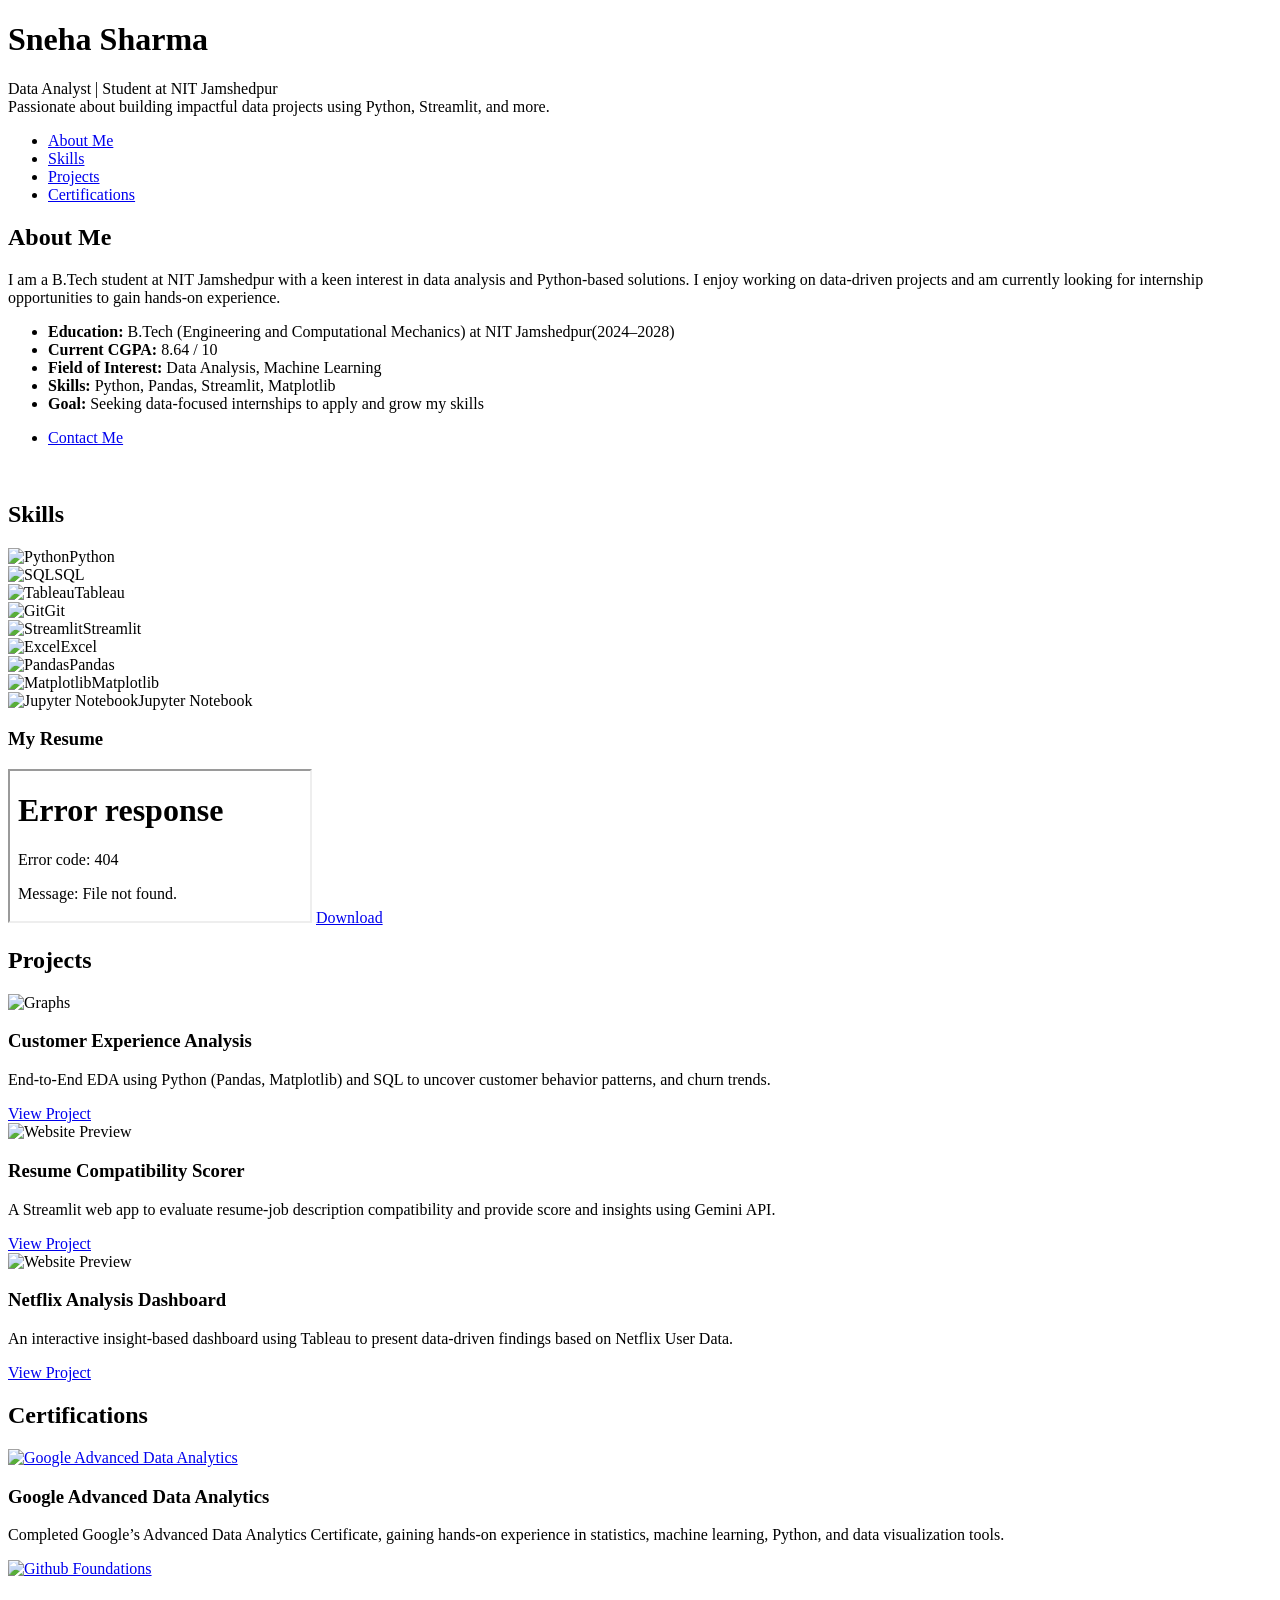
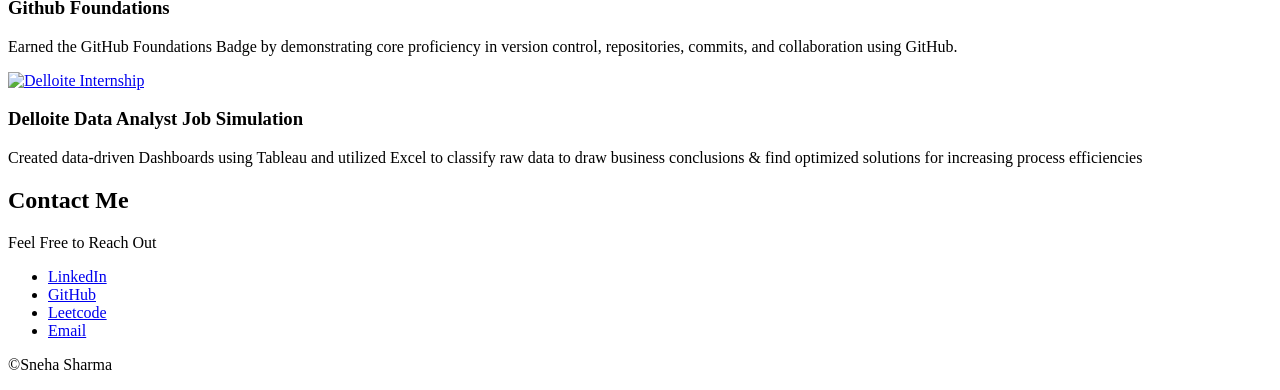
==== index.html @ 08891bbf "uploading index.html" ====
<!DOCTYPE HTML>

<html>
	<head>
		<title>Sneha Sharma</title>
		<meta charset="utf-8" />
		<meta name="viewport" content="width=device-width, initial-scale=1, user-scalable=no" />
		<link rel="stylesheet" href="assets/css/main.css" />
		<noscript><link rel="stylesheet" href="assets/css/noscript.css" /></noscript>
	</head>
	<body class="is-preload">


		<!-- Wrapper -->
			<div id="wrapper">

				<!-- Header -->
					<header id="header" class="alt">
						<h1>Sneha Sharma</h1>
						<p>Data Analyst | Student at NIT Jamshedpur<br />
						Passionate about building impactful data projects using Python, Streamlit, and more.</p>
					</header>

				<!-- Nav -->
					<nav id="nav">
						<ul>
							<li><a href="#about_me" class="active">About Me</a></li>
							<li><a href="#tools">Skills</a></li>
							<li><a href="#projects">Projects</a></li>
							<li><a href="#experience">Certifications</a></li>
						</ul>
					</nav>

				<!-- Main -->
					<div id="main">

						<!-- Introduction -->
							<section id="about_me" class="main">
								<div class="spotlight">
									<div class="content">
										<header class="major">
											<h2>About Me</h2>
										</header>
										<p>I am a B.Tech student at NIT Jamshedpur with a keen interest in data analysis and Python-based solutions. 
											I enjoy working on data-driven projects and am currently looking for internship opportunities to gain hands-on experience.</p>
											<ul>
												<li><strong>Education:</strong> B.Tech (Engineering and Computational Mechanics) at NIT Jamshedpur(2024–2028)</li>
												<li><strong>Current CGPA:</strong> 8.64 / 10</li>												
												<li><strong>Field of Interest:</strong> Data Analysis, Machine Learning</li>
												<li><strong>Skills:</strong> Python, Pandas, Streamlit, Matplotlib</li>
												<li><strong>Goal:</strong> Seeking data-focused internships to apply and grow my skills</li>
											  </ul>
										<ul class="actions">
											<li><a href="#footer" class="button">Contact Me</a></li>
										</ul>
									</div>
									<span class="image"><img src="images/Sneha.jpeg" alt="" /></span>
								</div>
							</section>

						<!-- First Section -->
							<section id="tools" class="main special">
								<header class="major">
									<h2>Skills</h2>
								</header>
								<section id="tools-section">
									<div class="tools-container">

										<div class="tools-grid">
										<div class="tool"><img src="images/icons/python logo.png" alt="Python"><span>Python</span></div>
										<div class="tool"><img src="images/icons/SQL logo.png" alt="SQL"><span>SQL</span></div>
										<div class="tool"><img src="images/icons/Tableau logo.png" alt="Tableau"><span>Tableau</span></div>
										<div class="tool"><img src="images/icons/git_logo.png" alt="Git"><span>Git</span></div>
										<div class="tool"><img src="images/icons/streamlit logo.png" alt="Streamlit"><span>Streamlit</span></div>
										<div class="tool"><img src="images/icons/excel logo.png" alt="Excel"><span>Excel</span></div>
										<div class="tool"><img src="images/icons/pandas logo.png" alt="Pandas"><span>Pandas</span></div>
										<div class="tool"><img src="images/icons/matplotlib logo.png" alt="Matplotlib"><span>Matplotlib</span></div>
										<div class="tool"><img src="images/icons/jupyter logo.png" alt="Jupyter Notebook"><span>Jupyter Notebook</span></div>
										</div>

										<div class="resume-box">
											<h3>My Resume</h3>
											<iframe src="resume/2025-06 Resume.pdf" type="application/pdf" class="resume-preview" title="Resume Preview"></iframe>
											<a href="resume/2025-06 Resume.pdf" class="button" download>Download</a>
										</div>

									</div>
								</section>
								
								<footer class="major"></footer>

							</section>

						<!-- Second Section -->
							<section id="projects" class="main special">
								<header class="major">
									<h2>Projects</h2>
								</header>
								<section class="cards special">
									<article class="card">
										<img src="images/retention_graphs.png" alt="Graphs" class="card-image" />
										<h3>Customer Experience Analysis</h3>
										<p>End-to-End EDA using Python (Pandas, Matplotlib) and SQL to uncover customer behavior patterns, and churn trends. </p>
										<a href="https://github.com/TheSnehaSharma/Customer_Experience_SQL_Analysis" target="_blank" class="button">View Project</a>
									</article>

									<article class="card">
										<img src="images/resume_score.png" alt="Website Preview" class="card-image"/>										
										<h3>Resume Compatibility Scorer</h3>
										<p>A Streamlit web app to evaluate resume-job description compatibility and provide score and insights using Gemini API.</p>
										<a href="https://cvscore.streamlit.app/" target="_blank" class="button">View Project</a>
									</article>

									<article class="card">
										<img src="images/Netflix.png" alt="Website Preview" class="card-image"/>		
										<h3>Netflix Analysis Dashboard</h3>
										<p>An interactive insight-based dashboard using Tableau to present data-driven findings based on Netflix User Data.</p>
										<a href="https://public.tableau.com/app/profile/sneha.sharma6605/viz/Netflix_17371872846430/Netflix" target="_blank" class="button">View Project</a>
									</article>
								</section>
								<footer class="major"></footer>
							</section>

						<!-- Get Started -->
							<section id="experience" class="main special">
								<header class="major">
									<h2>Certifications</h2>
								</header>
									<section class="feature-row">
										<div class="feature-content">
											<a href="https://www.coursera.org/account/accomplishments/professional-cert/31QA1NU3XZ32" target="_blank">
											<img src="images/Google Data Analytics Certificate.png" alt="Google Advanced Data Analytics" />
											</a>
											<div class="text">
											<h3>Google Advanced Data Analytics</h3>
											<p>Completed Google’s Advanced Data Analytics Certificate, gaining hands-on experience in statistics, machine learning, Python, and data visualization tools.</p>
											</div>
										</div>

										<div class="feature-content reverse">
											<a href="https://www.credly.com/badges/9f9504bd-ab3b-457e-8464-6c488f6a5bc8/print" target="_blank">
											<img src="images/Github Foundations Badge.png" alt="Github Foundations" />
											</a>
											<div class="text">
											<h3>Github Foundations</h3>
											<p>Earned the GitHub Foundations Badge by demonstrating core proficiency in version control, repositories, commits, and collaboration using GitHub.</p>
											</div>
										</div>

										<div class="feature-content">
											<a href="https://forage-uploads-prod.s3.amazonaws.com/completion-certificates/9PBTqmSxAf6zZTseP/io9DzWKe3PTsiS6GG_9PBTqmSxAf6zZTseP_DBY24wfSzx77hkGnW_1749186590566_completion_certificate.pdf" target="_blank">
											<img src="images/Delloite Virtual Internship.png" alt="Delloite Internship" />
											</a>
											<div class="text">
											<h3>Delloite Data Analyst Job Simulation</h3>
											<p>Created data-driven Dashboards using Tableau and utilized Excel to classify raw data to draw business conclusions & find optimized solutions for increasing process efficiencies</p>
										</div>
										</div>
										</section>
								<footer class="major"></footer>
							</section>

					</div>

				<!-- Footer -->
					<footer id="footer">
							<h2>Contact Me</h2>
							<p>Feel Free to Reach Out</p>
							<ul class="icons">
								<li><a href="https://www.linkedin.com/in/devsnehasharma/" target="_blank" class="icon brands fa-linkedin alt"><span class="label">LinkedIn</span></a></li>
								<li><a href="https://github.com/TheSnehaSharma/" target="_blank" class="icon brands fa-github alt"><span class="label">GitHub</span></a></li>
								<li><a href="https://leetcode.com/u/thesnehasharma/" target="_blank" class="icon solid fa-code alt"><span class="label">Leetcode</span></a></li>
								<li><a href="mailto:devsnehasharma@gmail.com.com" target="_blank" class="icon brands fa-google alt"><span class="label">Email</span></a></li>
							</ul>
						<p class="copyright">&copy;Sneha Sharma</p>
					</footer>
			</div>

		<!-- Scripts -->
			<script src="assets/js/jquery.min.js"></script>
			<script src="assets/js/jquery.scrollex.min.js"></script>
			<script src="assets/js/jquery.scrolly.min.js"></script>
			<script src="assets/js/browser.min.js"></script>
			<script src="assets/js/breakpoints.min.js"></script>
			<script src="assets/js/util.js"></script>
			<script src="assets/js/main.js"></script>

	</body>
</html>
<!--<footer class="major">
	<ul class="actions special">
		<li><a href="generic.html" class="button">Learn More</a></li>
	</ul>
</footer>-->
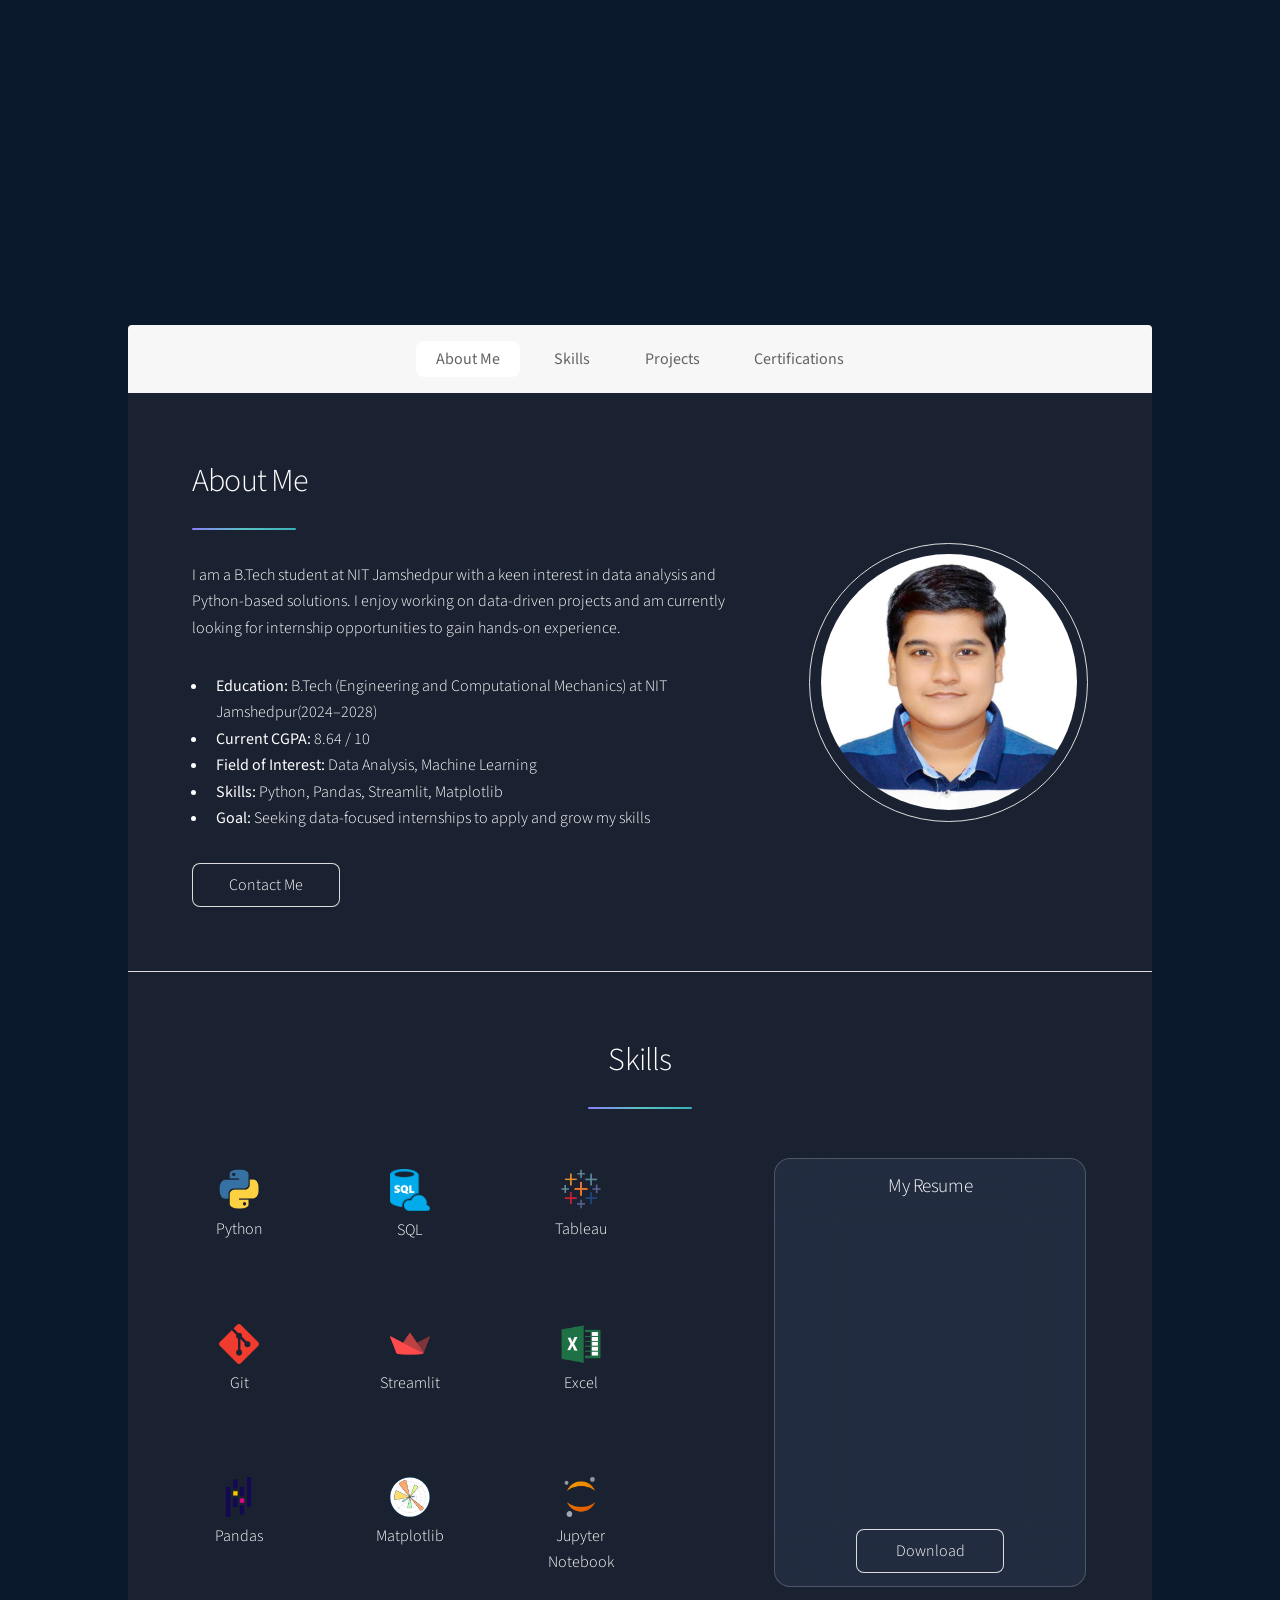
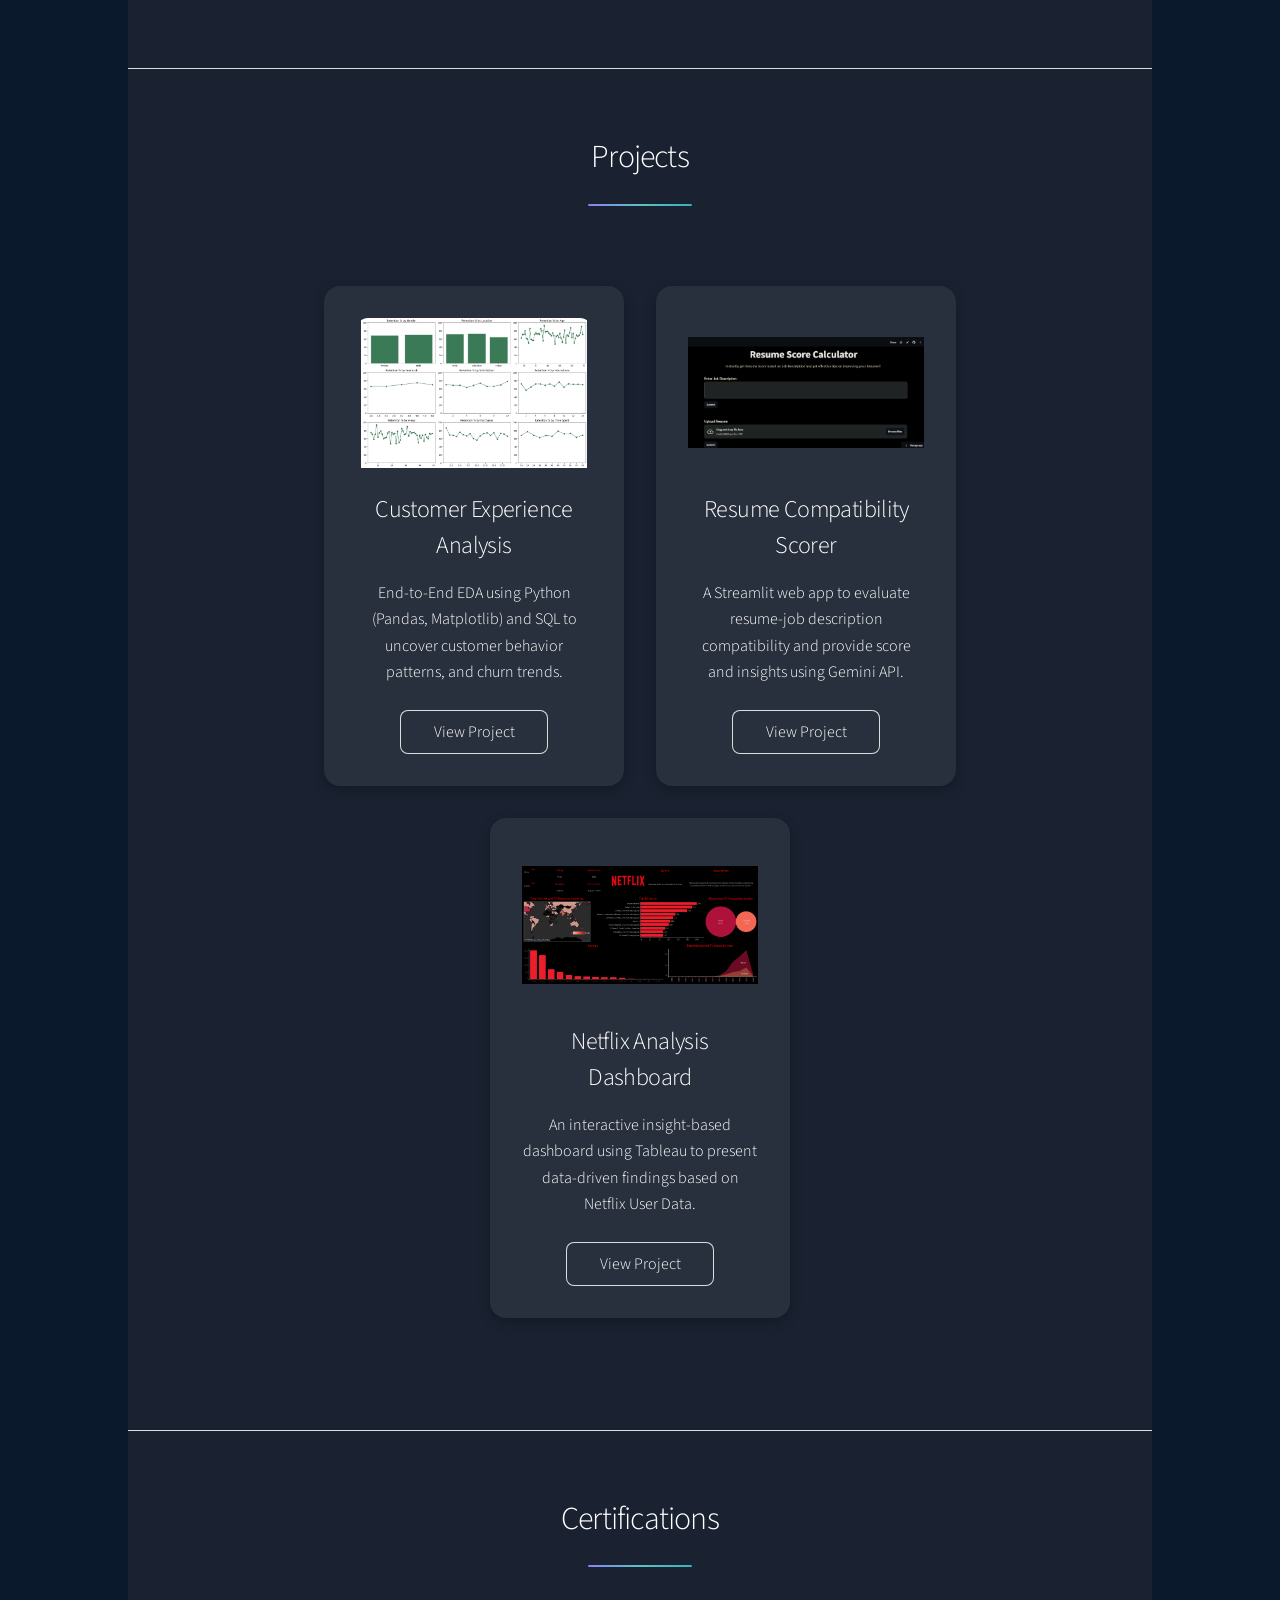
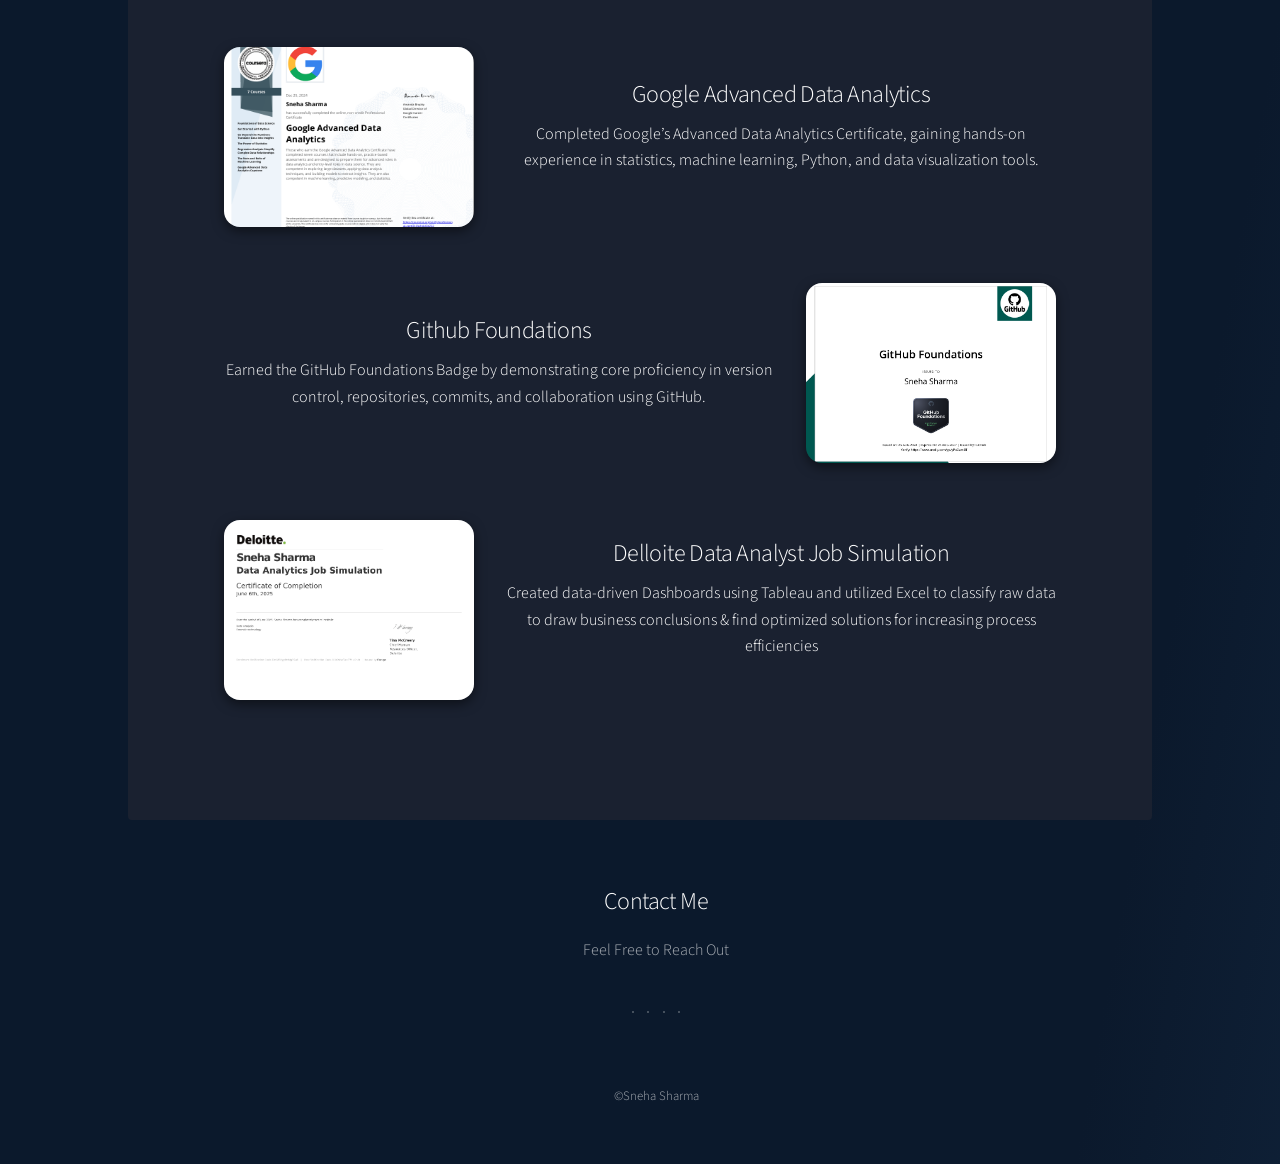
==== commit ea2f640c: "Update index.html" ====
--- a/index.html
+++ b/index.html
@@ -3,6 +3,7 @@
 <html>
 	<head>
 		<title>Sneha Sharma</title>
+		<link rel="icon" href="images/title.png" type="image/png">
 		<meta charset="utf-8" />
 		<meta name="viewport" content="width=device-width, initial-scale=1, user-scalable=no" />
 		<link rel="stylesheet" href="assets/css/main.css" />
@@ -34,7 +35,7 @@
 				<!-- Main -->
 					<div id="main">
 
-						<!-- Introduction -->
+						<!-- About Me -->
 							<section id="about_me" class="main">
 								<div class="spotlight">
 									<div class="content">
@@ -58,7 +59,7 @@
 								</div>
 							</section>
 
-						<!-- First Section -->
+						<!-- Tools & Skills -->
 							<section id="tools" class="main special">
 								<header class="major">
 									<h2>Skills</h2>
@@ -91,7 +92,7 @@
 
 							</section>
 
-						<!-- Second Section -->
+						<!-- Projects -->
 							<section id="projects" class="main special">
 								<header class="major">
 									<h2>Projects</h2>
@@ -121,7 +122,7 @@
 								<footer class="major"></footer>
 							</section>
 
-						<!-- Get Started -->
+						<!-- Certifications -->
 							<section id="experience" class="main special">
 								<header class="major">
 									<h2>Certifications</h2>
@@ -191,4 +192,4 @@
 	<ul class="actions special">
 		<li><a href="generic.html" class="button">Learn More</a></li>
 	</ul>
-</footer>-->+</footer>-->
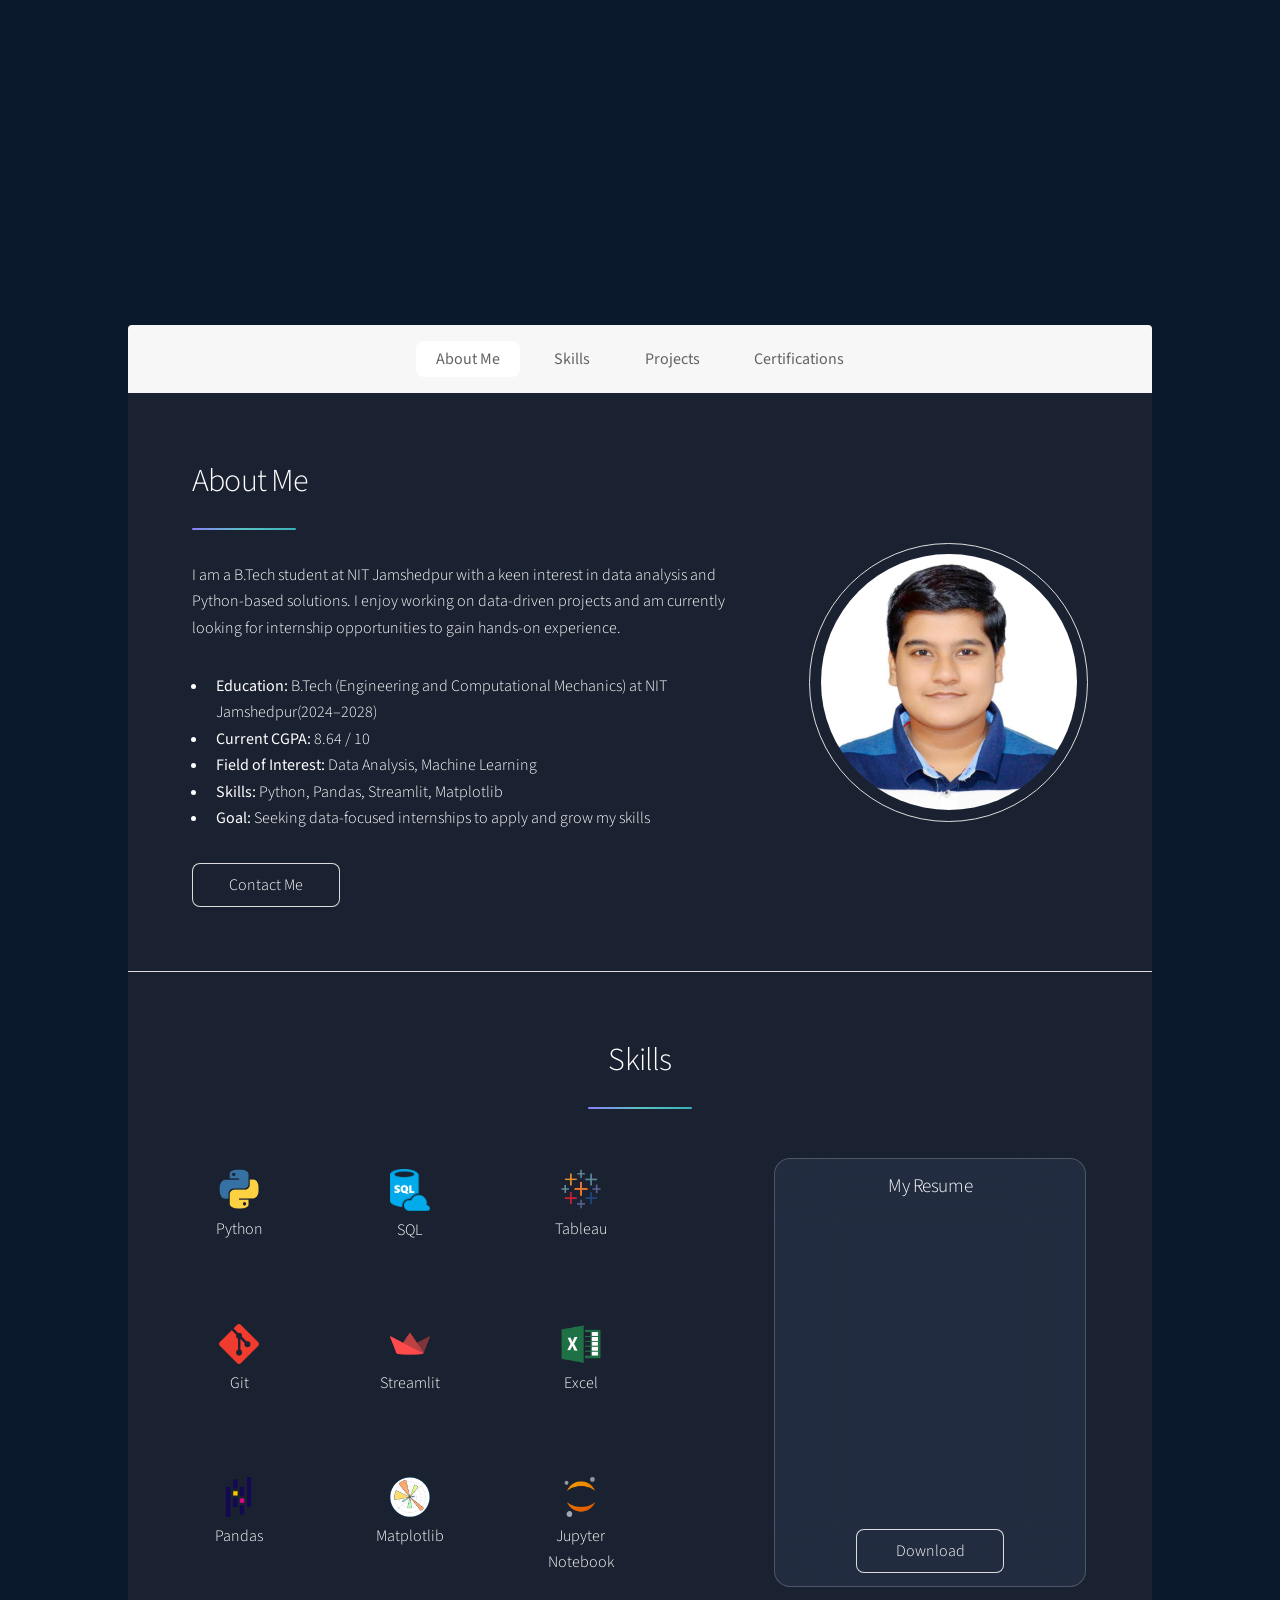
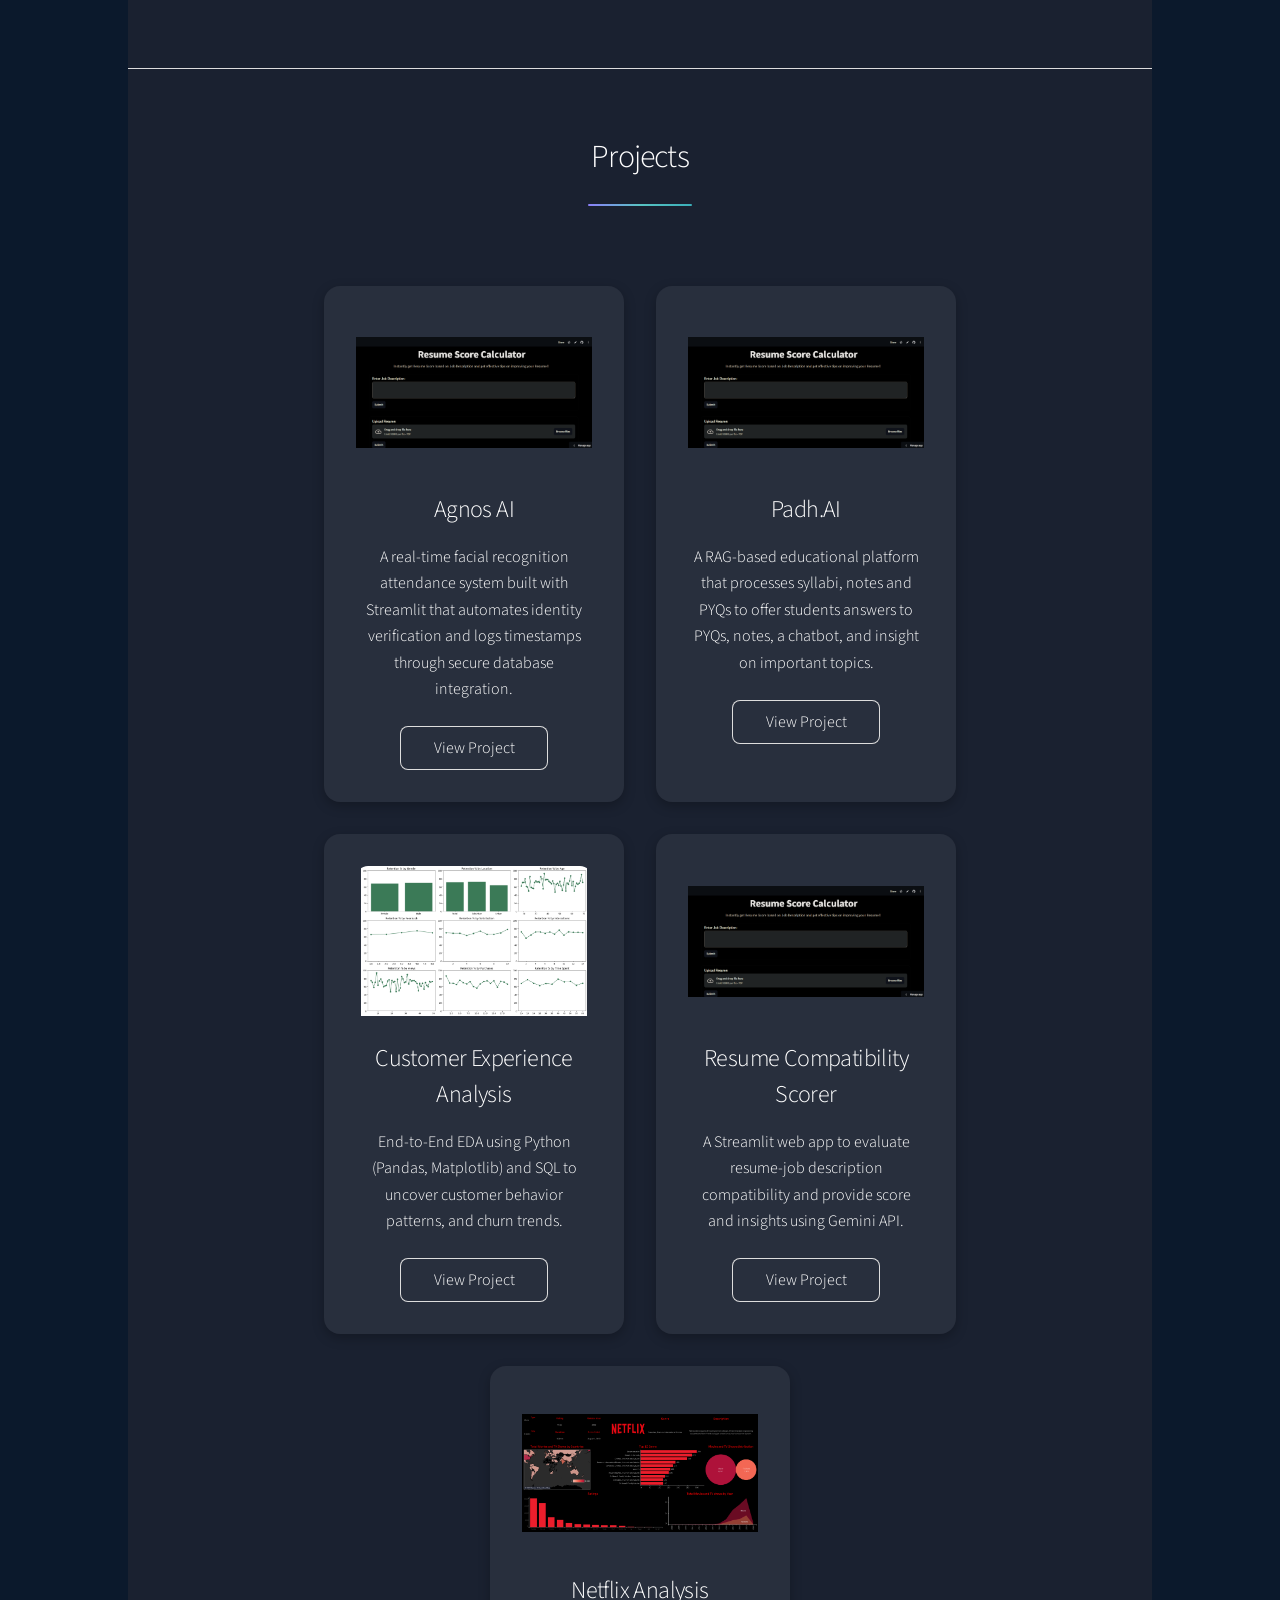
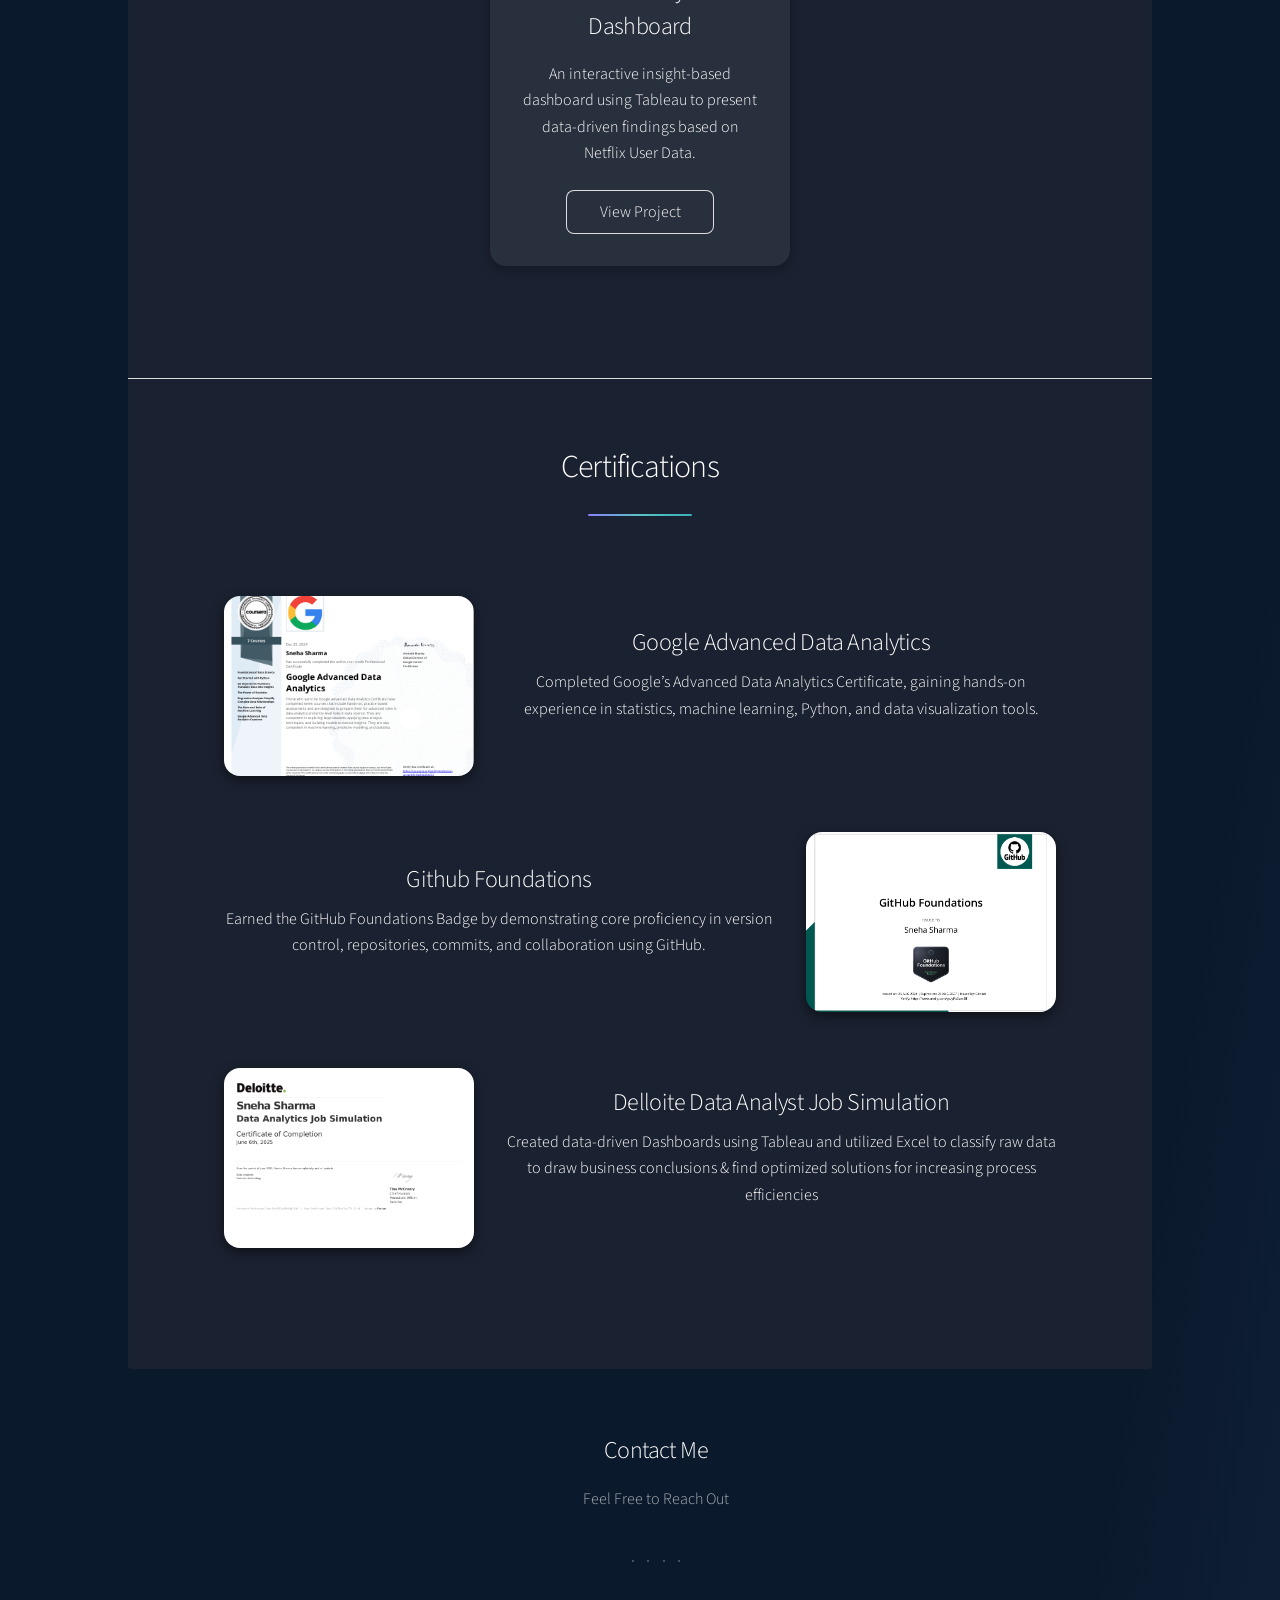
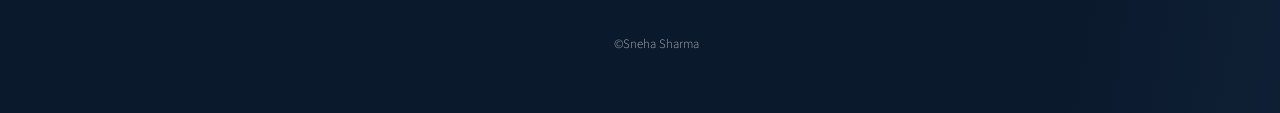
==== commit f4ccf11d: "Update index.html" ====
--- a/index.html
+++ b/index.html
@@ -99,6 +99,20 @@
 								</header>
 								<section class="cards special">
 									<article class="card">
+										<img src="images/resume_score.png" alt="Website Preview" class="card-image"/>										
+										<h3>Agnos AI</h3>
+										<p>A real-time facial recognition attendance system built with Streamlit that automates identity verification and logs timestamps through secure database integration.</p>
+										<a href="https://agnosai.streamlit.app/" target="_blank" class="button">View Project</a>
+									</article>
+
+									<article class="card">
+										<img src="images/resume_score.png" alt="Website Preview" class="card-image"/>										
+										<h3>Padh.AI</h3>
+										<p>A RAG-based educational platform that processes syllabi, notes and PYQs to offer students answers to PYQs, notes, a chatbot, and insight on important topics.</p>
+										<a href="https://agnosai.streamlit.app/" target="_blank" class="button">View Project</a>
+									</article>
+									
+									<article class="card">
 										<img src="images/retention_graphs.png" alt="Graphs" class="card-image" />
 										<h3>Customer Experience Analysis</h3>
 										<p>End-to-End EDA using Python (Pandas, Matplotlib) and SQL to uncover customer behavior patterns, and churn trends. </p>
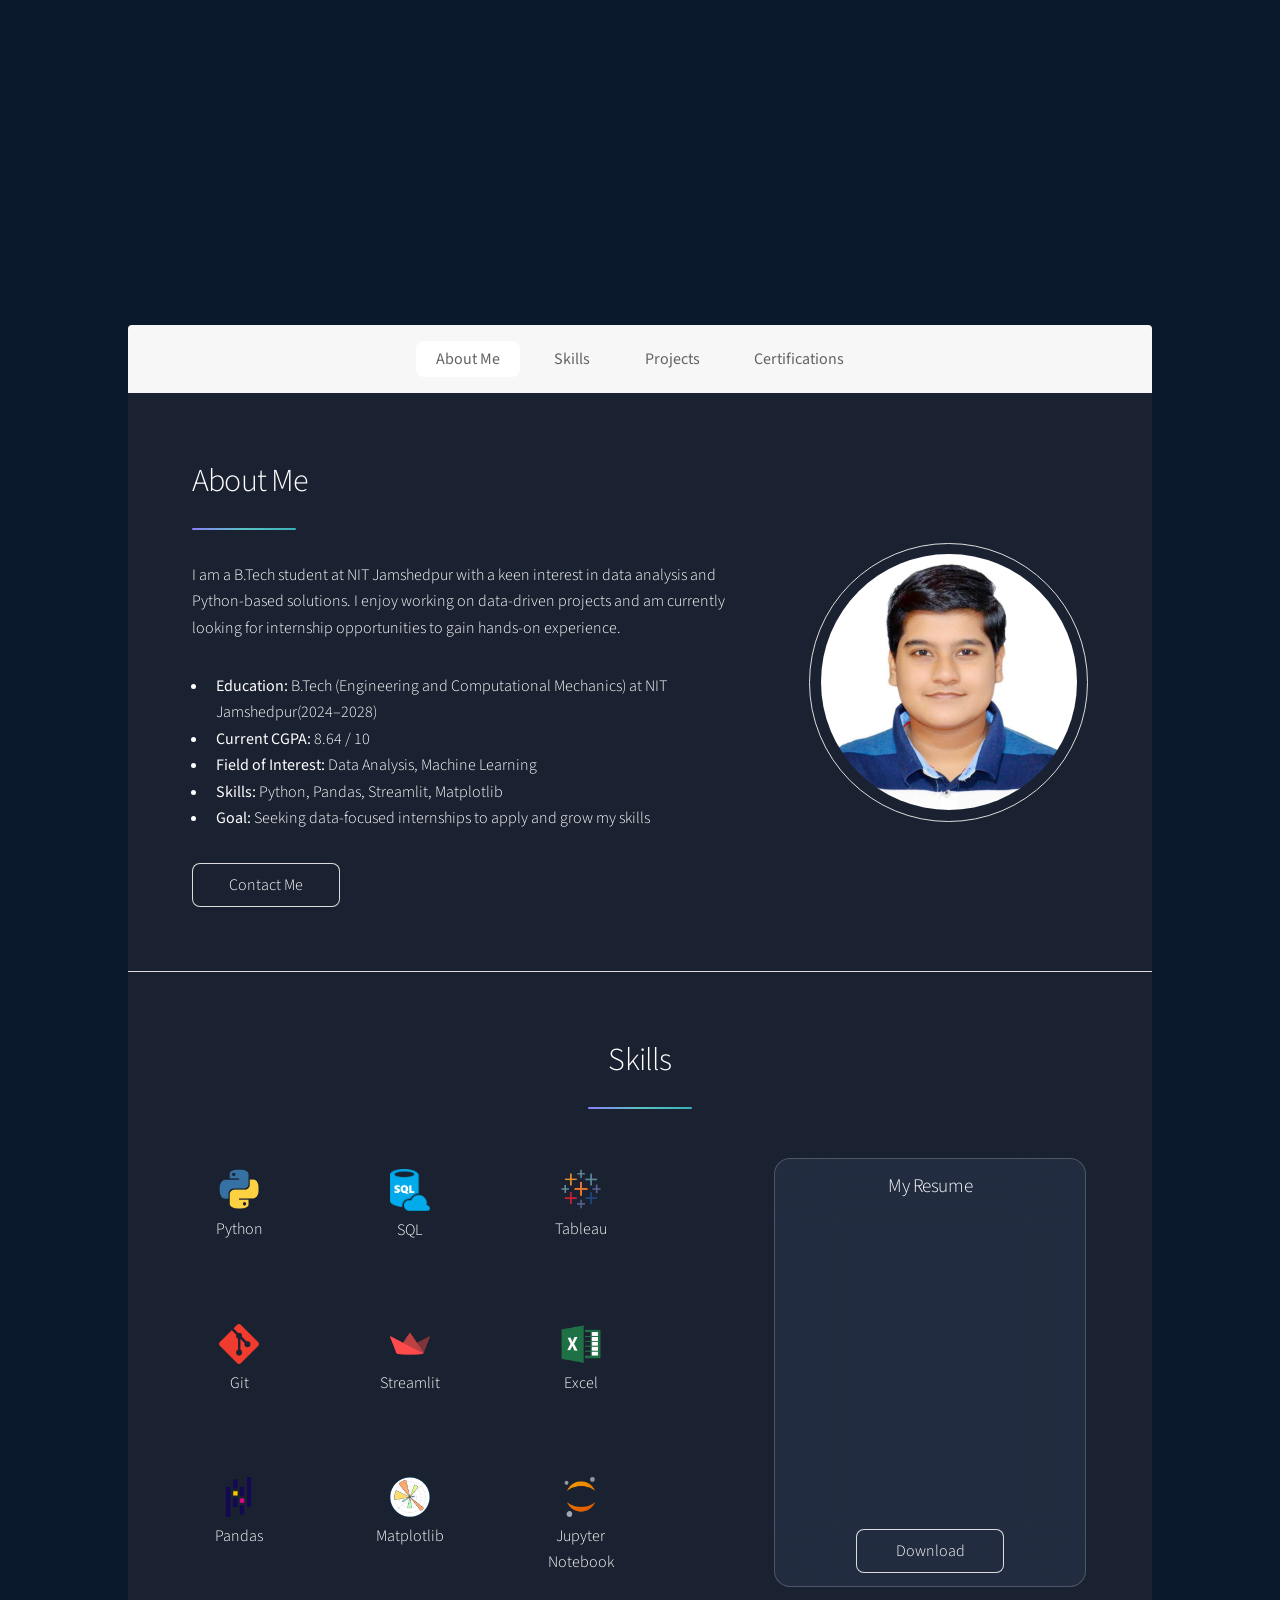
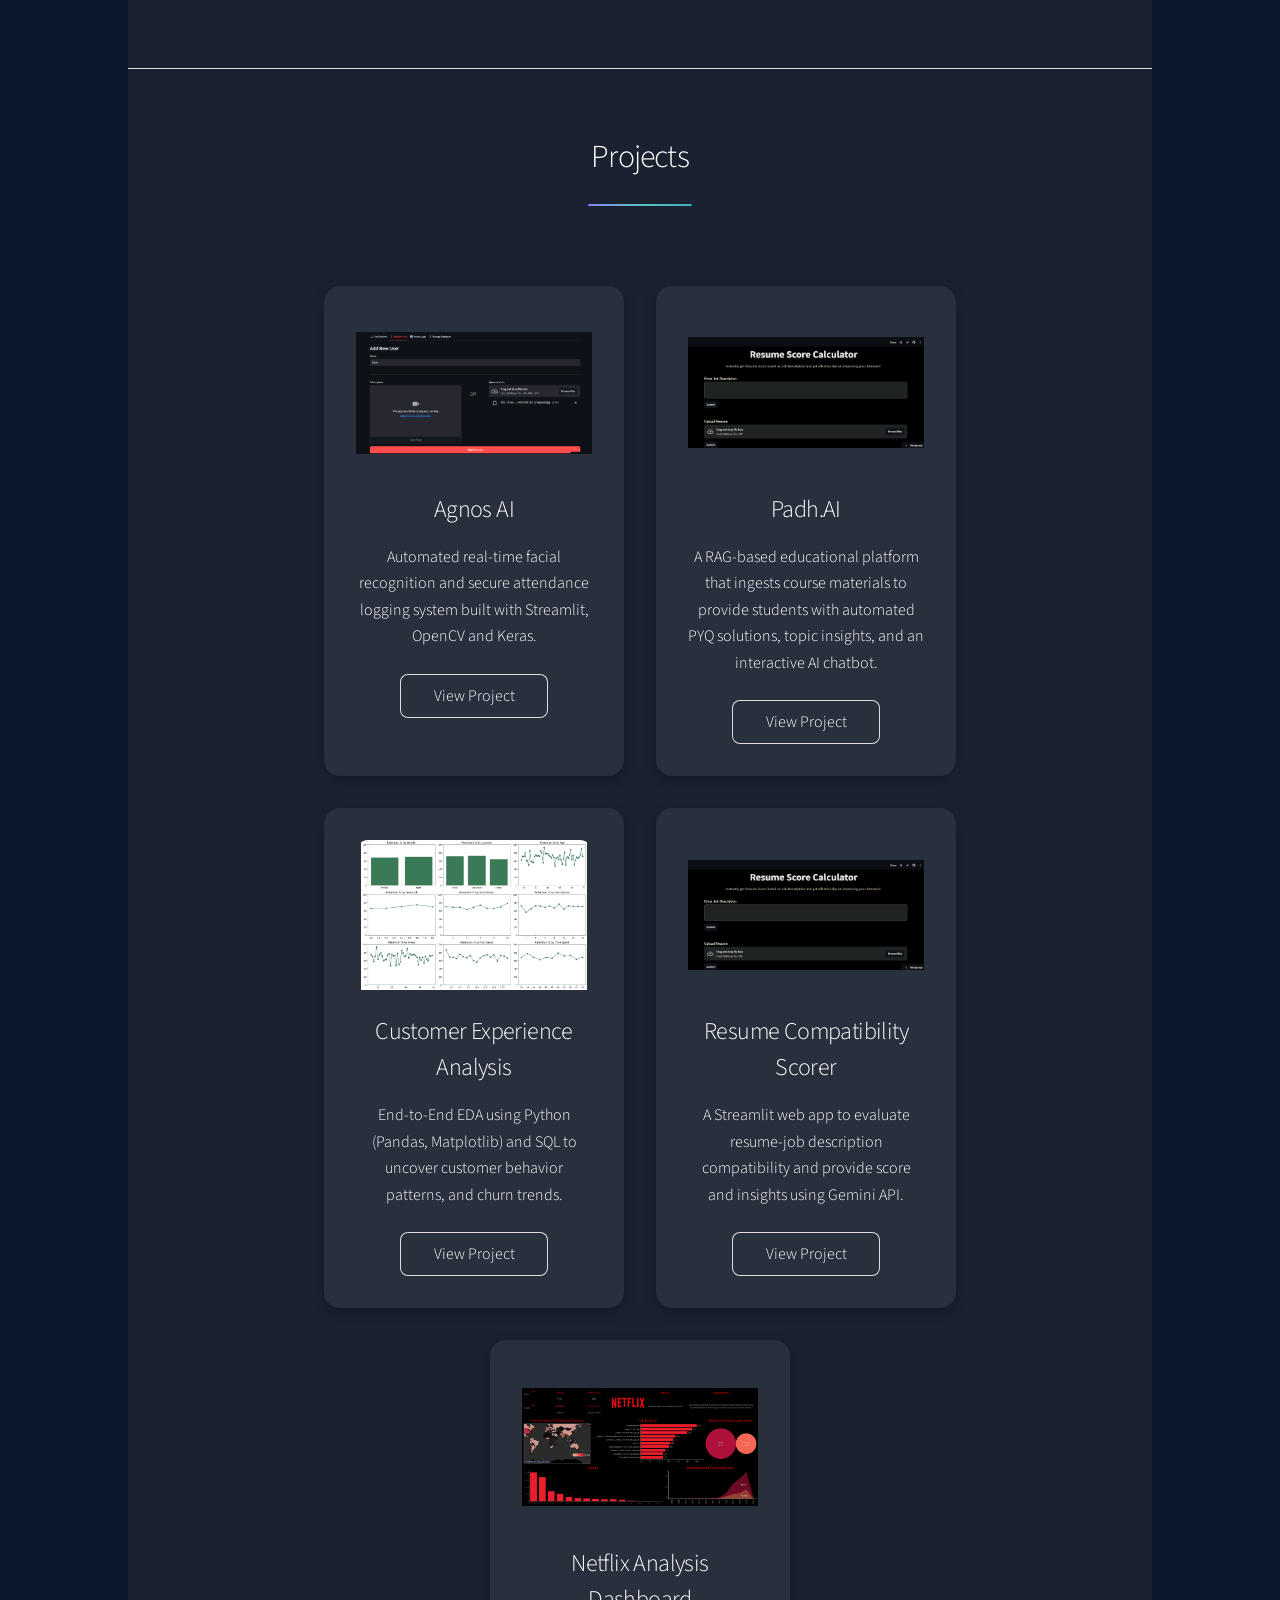
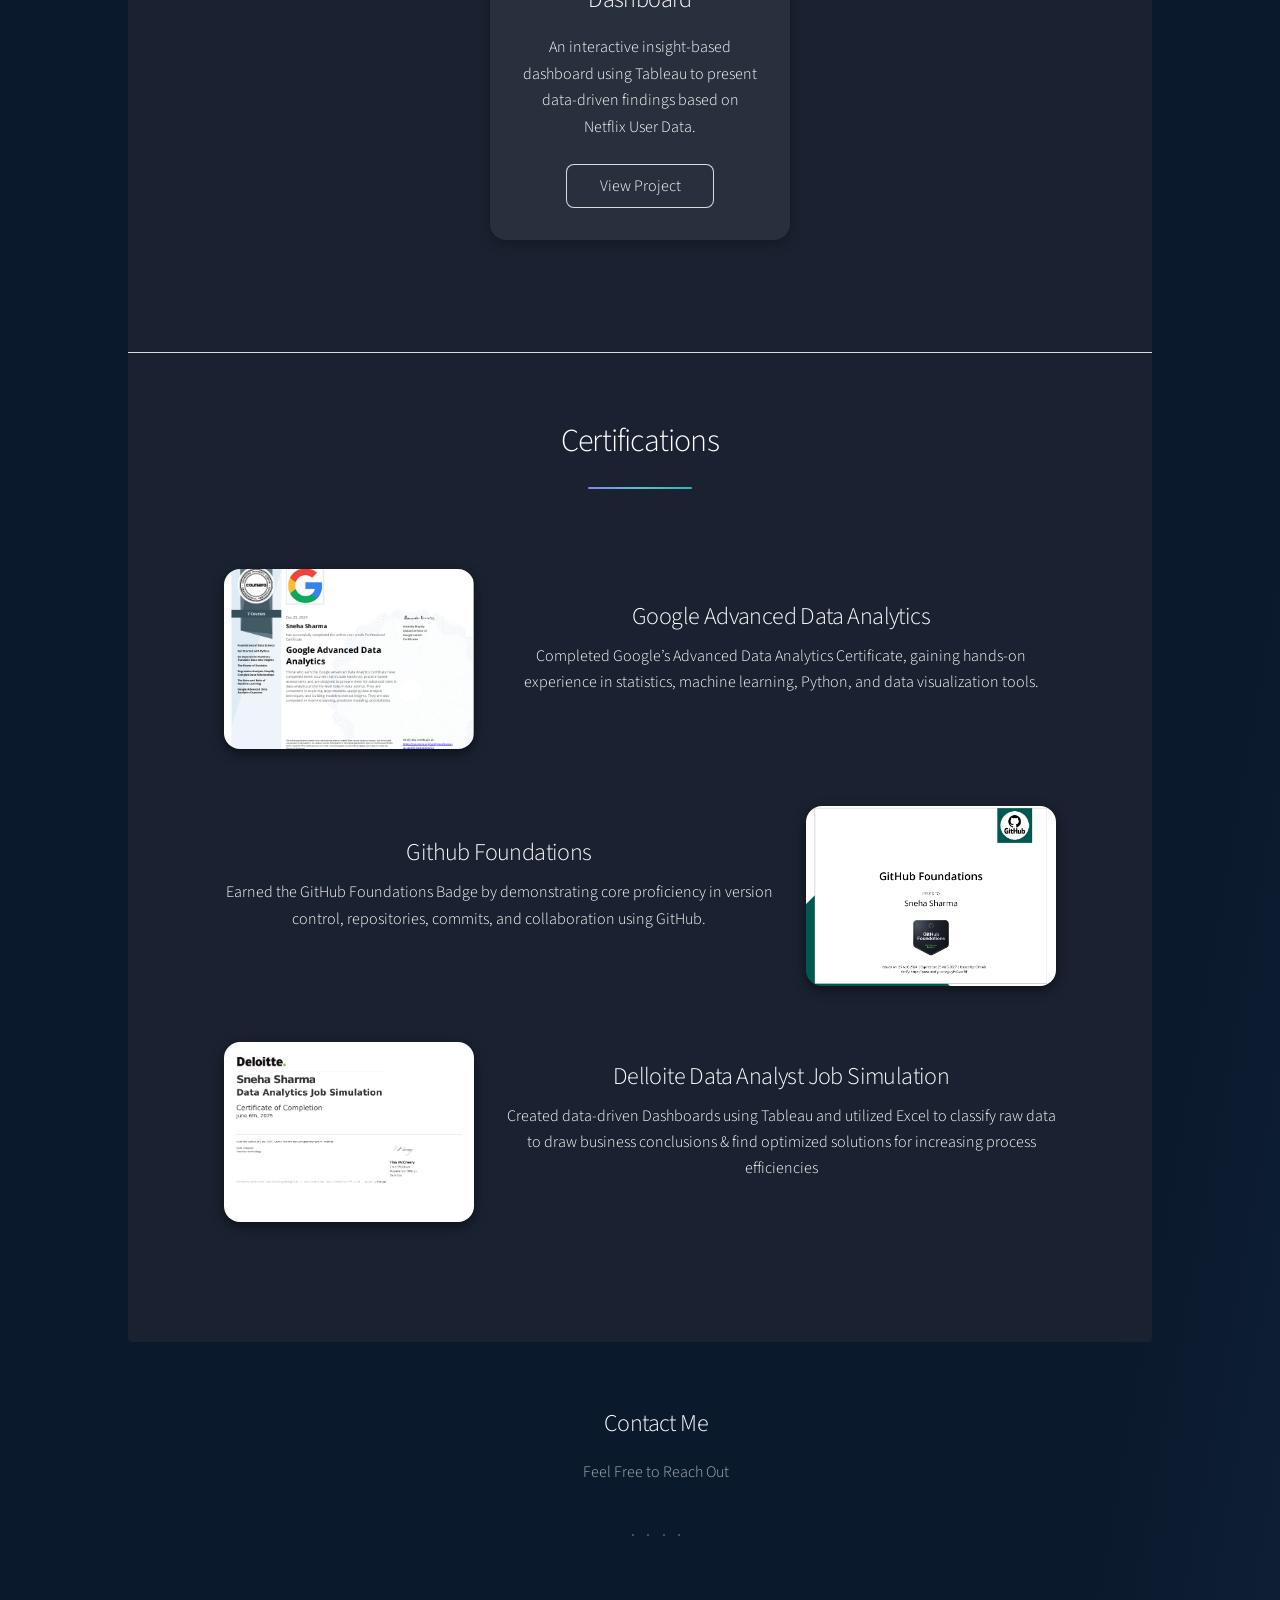
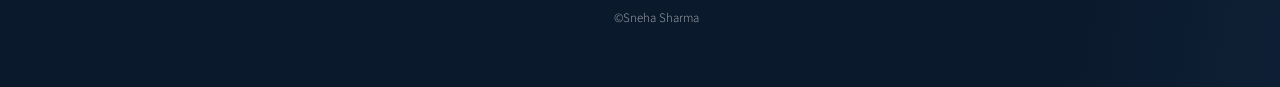
==== commit f04acccd: "Update index.html" ====
--- a/index.html
+++ b/index.html
@@ -99,16 +99,16 @@
 								</header>
 								<section class="cards special">
 									<article class="card">
-										<img src="images/resume_score.png" alt="Website Preview" class="card-image"/>										
+										<img src="images/Agnos.png" alt="Website Preview" class="card-image"/>										
 										<h3>Agnos AI</h3>
-										<p>A real-time facial recognition attendance system built with Streamlit that automates identity verification and logs timestamps through secure database integration.</p>
-										<a href="https://agnosai.streamlit.app/" target="_blank" class="button">View Project</a>
+										<p>Automated real-time facial recognition and secure attendance logging system built with Streamlit, OpenCV and Keras.</p>
+										<a href="https://agnos-ai.streamlit.app/" target="_blank" class="button">View Project</a>
 									</article>
 
 									<article class="card">
 										<img src="images/resume_score.png" alt="Website Preview" class="card-image"/>										
 										<h3>Padh.AI</h3>
-										<p>A RAG-based educational platform that processes syllabi, notes and PYQs to offer students answers to PYQs, notes, a chatbot, and insight on important topics.</p>
+										<p>A RAG-based educational platform that ingests course materials to provide students with automated PYQ solutions, topic insights, and an interactive AI chatbot.</p>
 										<a href="https://agnosai.streamlit.app/" target="_blank" class="button">View Project</a>
 									</article>
 									
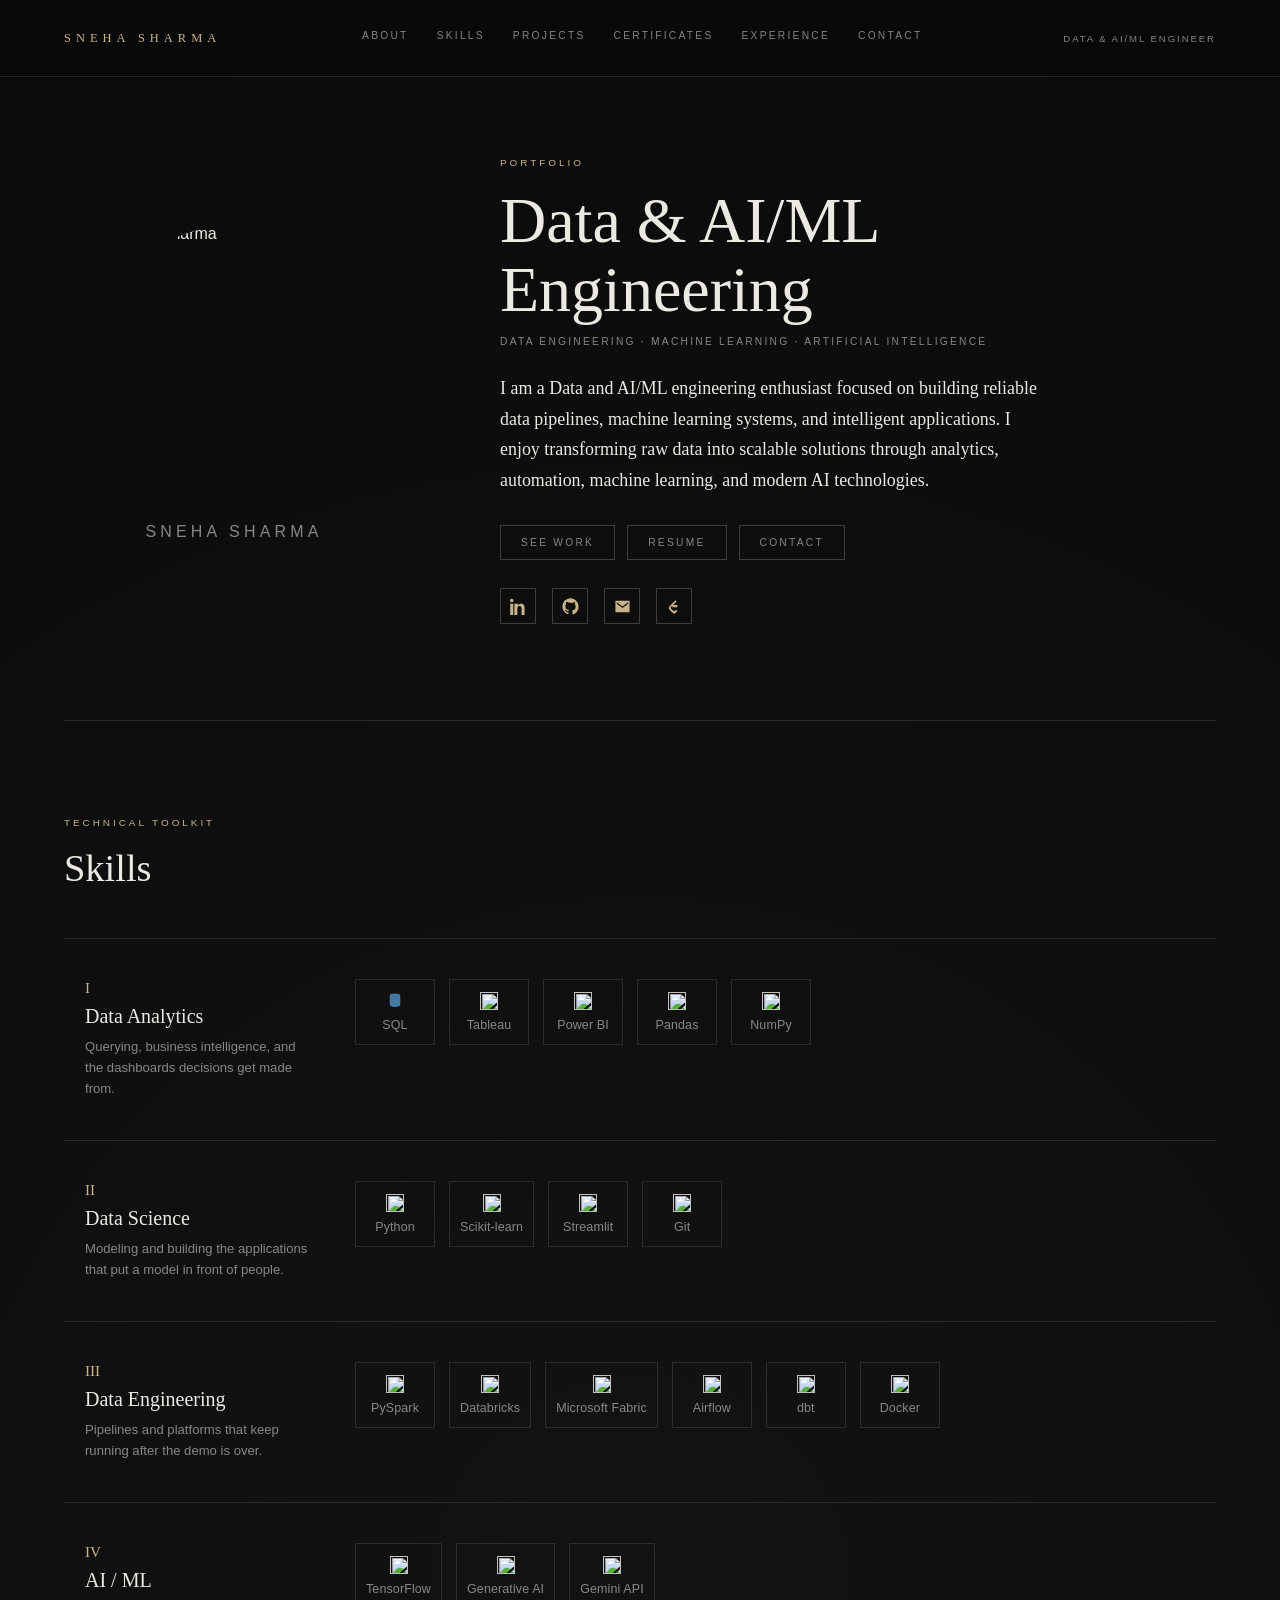
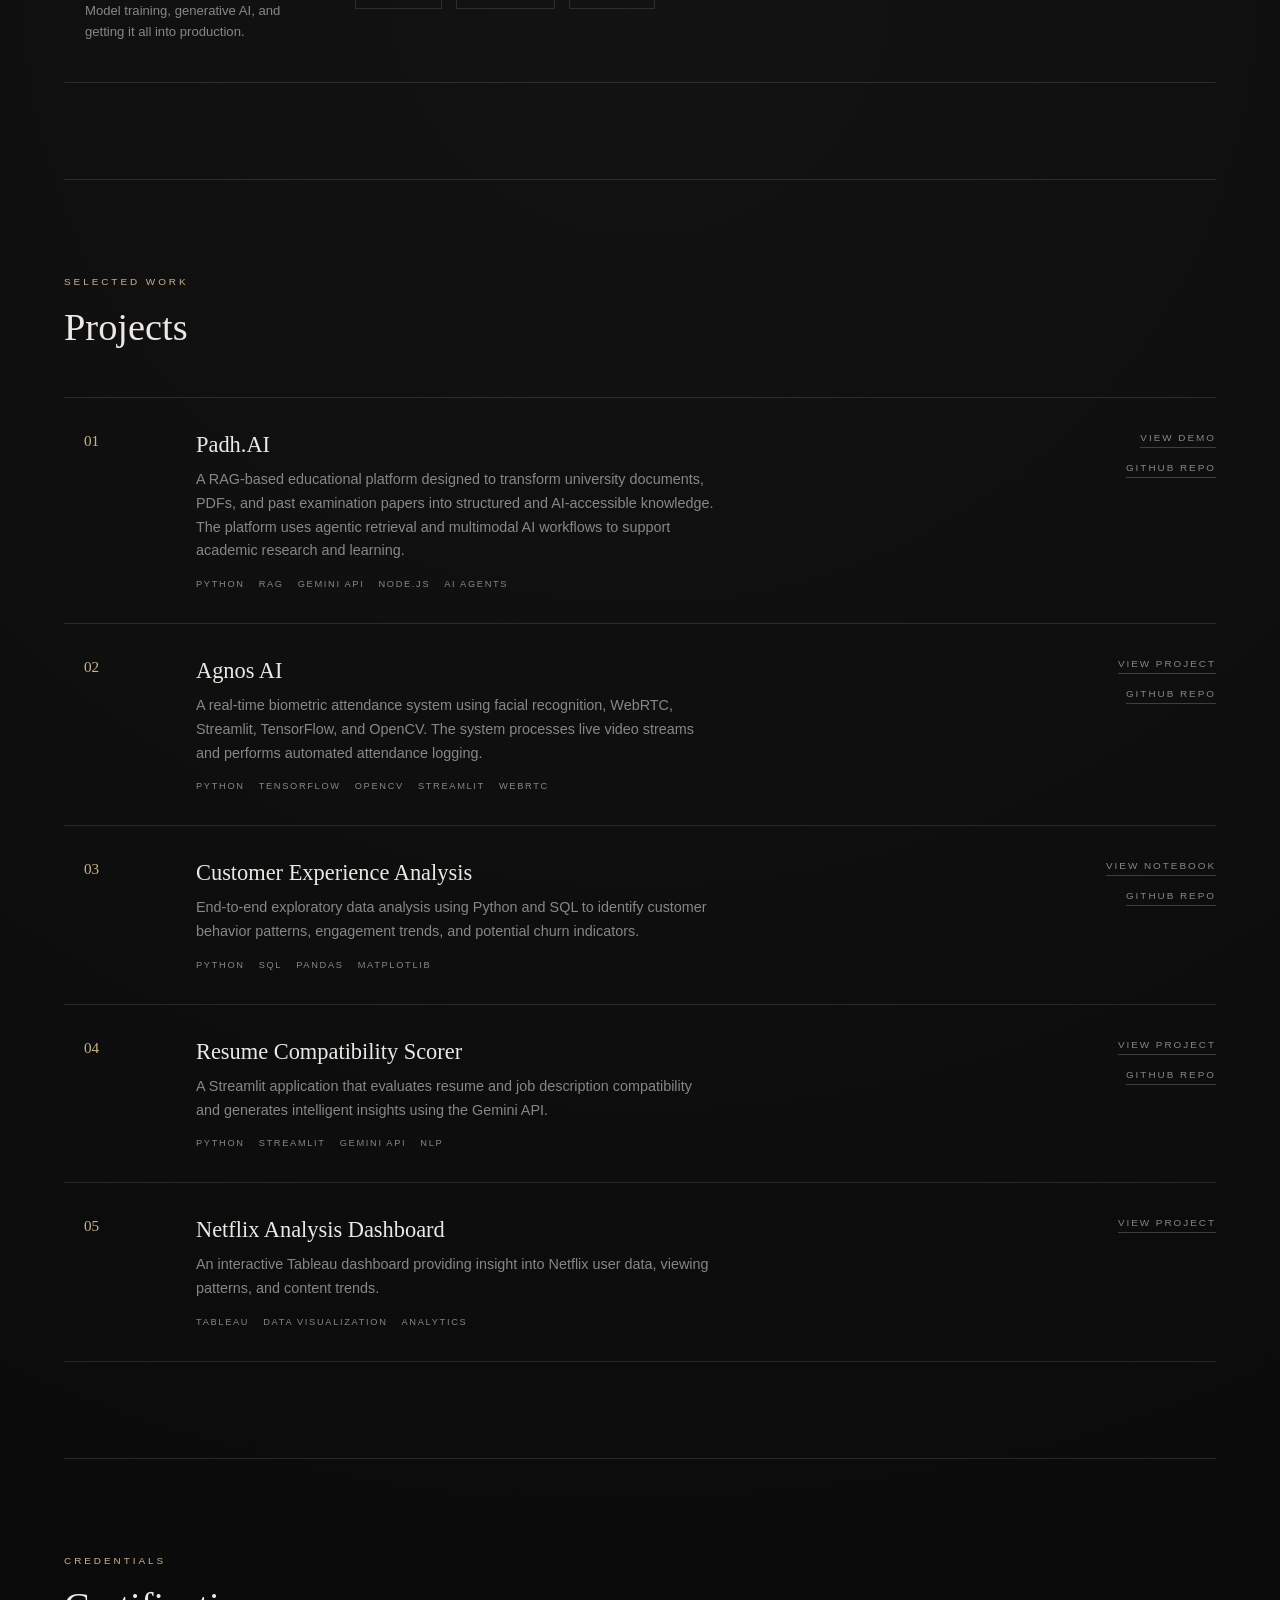
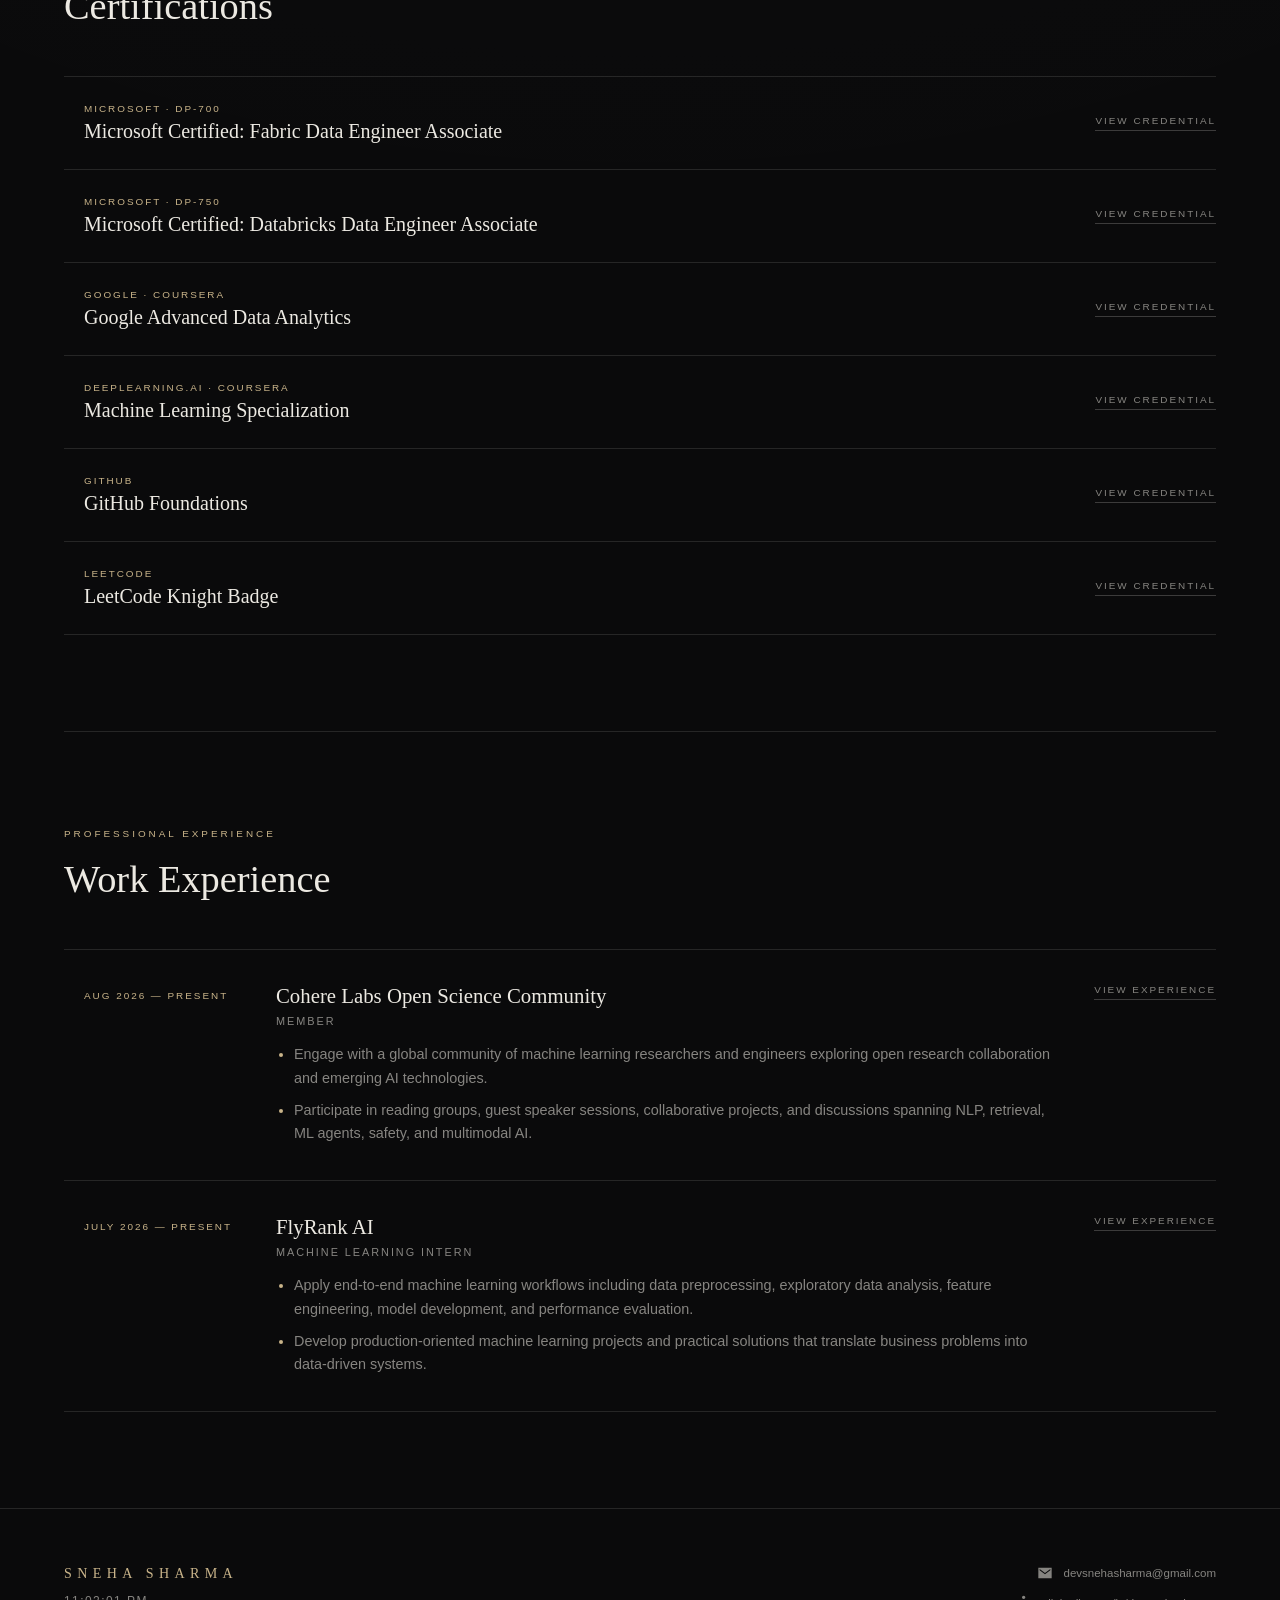
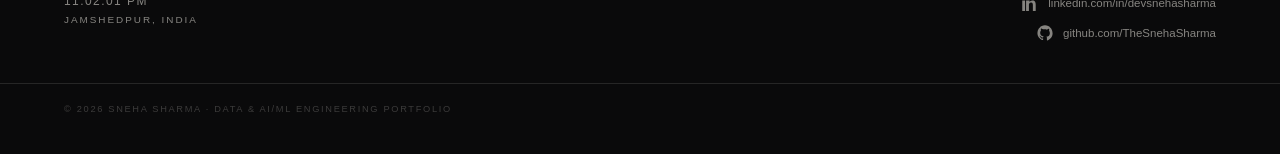
==== commit 8b1c644a: "Update index.html" ====
--- a/index.html
+++ b/index.html
@@ -1,209 +1,902 @@
-<!DOCTYPE HTML>
-
-<html>
-	<head>
-		<title>Sneha Sharma</title>
-		<link rel="icon" href="images/title.png" type="image/png">
-		<meta charset="utf-8" />
-		<meta name="viewport" content="width=device-width, initial-scale=1, user-scalable=no" />
-		<link rel="stylesheet" href="assets/css/main.css" />
-		<noscript><link rel="stylesheet" href="assets/css/noscript.css" /></noscript>
-	</head>
-	<body class="is-preload">
-
-
-		<!-- Wrapper -->
-			<div id="wrapper">
-
-				<!-- Header -->
-					<header id="header" class="alt">
-						<h1>Sneha Sharma</h1>
-						<p>Data Analyst | Student at NIT Jamshedpur<br />
-						Passionate about building impactful data projects using Python, Streamlit, and more.</p>
-					</header>
-
-				<!-- Nav -->
-					<nav id="nav">
-						<ul>
-							<li><a href="#about_me" class="active">About Me</a></li>
-							<li><a href="#tools">Skills</a></li>
-							<li><a href="#projects">Projects</a></li>
-							<li><a href="#experience">Certifications</a></li>
-						</ul>
-					</nav>
-
-				<!-- Main -->
-					<div id="main">
-
-						<!-- About Me -->
-							<section id="about_me" class="main">
-								<div class="spotlight">
-									<div class="content">
-										<header class="major">
-											<h2>About Me</h2>
-										</header>
-										<p>I am a B.Tech student at NIT Jamshedpur with a keen interest in data analysis and Python-based solutions. 
-											I enjoy working on data-driven projects and am currently looking for internship opportunities to gain hands-on experience.</p>
-											<ul>
-												<li><strong>Education:</strong> B.Tech (Engineering and Computational Mechanics) at NIT Jamshedpur(2024–2028)</li>
-												<li><strong>Current CGPA:</strong> 8.64 / 10</li>												
-												<li><strong>Field of Interest:</strong> Data Analysis, Machine Learning</li>
-												<li><strong>Skills:</strong> Python, Pandas, Streamlit, Matplotlib</li>
-												<li><strong>Goal:</strong> Seeking data-focused internships to apply and grow my skills</li>
-											  </ul>
-										<ul class="actions">
-											<li><a href="#footer" class="button">Contact Me</a></li>
-										</ul>
-									</div>
-									<span class="image"><img src="images/Sneha.jpeg" alt="" /></span>
-								</div>
-							</section>
-
-						<!-- Tools & Skills -->
-							<section id="tools" class="main special">
-								<header class="major">
-									<h2>Skills</h2>
-								</header>
-								<section id="tools-section">
-									<div class="tools-container">
-
-										<div class="tools-grid">
-										<div class="tool"><img src="images/icons/python logo.png" alt="Python"><span>Python</span></div>
-										<div class="tool"><img src="images/icons/SQL logo.png" alt="SQL"><span>SQL</span></div>
-										<div class="tool"><img src="images/icons/Tableau logo.png" alt="Tableau"><span>Tableau</span></div>
-										<div class="tool"><img src="images/icons/git_logo.png" alt="Git"><span>Git</span></div>
-										<div class="tool"><img src="images/icons/streamlit logo.png" alt="Streamlit"><span>Streamlit</span></div>
-										<div class="tool"><img src="images/icons/excel logo.png" alt="Excel"><span>Excel</span></div>
-										<div class="tool"><img src="images/icons/pandas logo.png" alt="Pandas"><span>Pandas</span></div>
-										<div class="tool"><img src="images/icons/matplotlib logo.png" alt="Matplotlib"><span>Matplotlib</span></div>
-										<div class="tool"><img src="images/icons/jupyter logo.png" alt="Jupyter Notebook"><span>Jupyter Notebook</span></div>
-										</div>
-
-										<div class="resume-box">
-											<h3>My Resume</h3>
-											<iframe src="resume/2025-06 Resume.pdf" type="application/pdf" class="resume-preview" title="Resume Preview"></iframe>
-											<a href="resume/2025-06 Resume.pdf" class="button" download>Download</a>
-										</div>
-
-									</div>
-								</section>
-								
-								<footer class="major"></footer>
-
-							</section>
-
-						<!-- Projects -->
-							<section id="projects" class="main special">
-								<header class="major">
-									<h2>Projects</h2>
-								</header>
-								<section class="cards special">
-									<article class="card">
-										<img src="images/Agnos.png" alt="Website Preview" class="card-image"/>										
-										<h3>Agnos AI</h3>
-										<p>Automated real-time facial recognition and secure attendance logging system built with Streamlit, OpenCV and Keras.</p>
-										<a href="https://agnos-ai.streamlit.app/" target="_blank" class="button">View Project</a>
-									</article>
-
-									<article class="card">
-										<img src="images/resume_score.png" alt="Website Preview" class="card-image"/>										
-										<h3>Padh.AI</h3>
-										<p>A RAG-based educational platform that ingests course materials to provide students with automated PYQ solutions, topic insights, and an interactive AI chatbot.</p>
-										<a href="https://agnosai.streamlit.app/" target="_blank" class="button">View Project</a>
-									</article>
-									
-									<article class="card">
-										<img src="images/retention_graphs.png" alt="Graphs" class="card-image" />
-										<h3>Customer Experience Analysis</h3>
-										<p>End-to-End EDA using Python (Pandas, Matplotlib) and SQL to uncover customer behavior patterns, and churn trends. </p>
-										<a href="https://github.com/TheSnehaSharma/Customer_Experience_SQL_Analysis" target="_blank" class="button">View Project</a>
-									</article>
-
-									<article class="card">
-										<img src="images/resume_score.png" alt="Website Preview" class="card-image"/>										
-										<h3>Resume Compatibility Scorer</h3>
-										<p>A Streamlit web app to evaluate resume-job description compatibility and provide score and insights using Gemini API.</p>
-										<a href="https://cvscore.streamlit.app/" target="_blank" class="button">View Project</a>
-									</article>
-
-									<article class="card">
-										<img src="images/Netflix.png" alt="Website Preview" class="card-image"/>		
-										<h3>Netflix Analysis Dashboard</h3>
-										<p>An interactive insight-based dashboard using Tableau to present data-driven findings based on Netflix User Data.</p>
-										<a href="https://public.tableau.com/app/profile/sneha.sharma6605/viz/Netflix_17371872846430/Netflix" target="_blank" class="button">View Project</a>
-									</article>
-								</section>
-								<footer class="major"></footer>
-							</section>
-
-						<!-- Certifications -->
-							<section id="experience" class="main special">
-								<header class="major">
-									<h2>Certifications</h2>
-								</header>
-									<section class="feature-row">
-										<div class="feature-content">
-											<a href="https://www.coursera.org/account/accomplishments/professional-cert/31QA1NU3XZ32" target="_blank">
-											<img src="images/Google Data Analytics Certificate.png" alt="Google Advanced Data Analytics" />
-											</a>
-											<div class="text">
-											<h3>Google Advanced Data Analytics</h3>
-											<p>Completed Google’s Advanced Data Analytics Certificate, gaining hands-on experience in statistics, machine learning, Python, and data visualization tools.</p>
-											</div>
-										</div>
-
-										<div class="feature-content reverse">
-											<a href="https://www.credly.com/badges/9f9504bd-ab3b-457e-8464-6c488f6a5bc8/print" target="_blank">
-											<img src="images/Github Foundations Badge.png" alt="Github Foundations" />
-											</a>
-											<div class="text">
-											<h3>Github Foundations</h3>
-											<p>Earned the GitHub Foundations Badge by demonstrating core proficiency in version control, repositories, commits, and collaboration using GitHub.</p>
-											</div>
-										</div>
-
-										<div class="feature-content">
-											<a href="https://forage-uploads-prod.s3.amazonaws.com/completion-certificates/9PBTqmSxAf6zZTseP/io9DzWKe3PTsiS6GG_9PBTqmSxAf6zZTseP_DBY24wfSzx77hkGnW_1749186590566_completion_certificate.pdf" target="_blank">
-											<img src="images/Delloite Virtual Internship.png" alt="Delloite Internship" />
-											</a>
-											<div class="text">
-											<h3>Delloite Data Analyst Job Simulation</h3>
-											<p>Created data-driven Dashboards using Tableau and utilized Excel to classify raw data to draw business conclusions & find optimized solutions for increasing process efficiencies</p>
-										</div>
-										</div>
-										</section>
-								<footer class="major"></footer>
-							</section>
-
-					</div>
-
-				<!-- Footer -->
-					<footer id="footer">
-							<h2>Contact Me</h2>
-							<p>Feel Free to Reach Out</p>
-							<ul class="icons">
-								<li><a href="https://www.linkedin.com/in/devsnehasharma/" target="_blank" class="icon brands fa-linkedin alt"><span class="label">LinkedIn</span></a></li>
-								<li><a href="https://github.com/TheSnehaSharma/" target="_blank" class="icon brands fa-github alt"><span class="label">GitHub</span></a></li>
-								<li><a href="https://leetcode.com/u/thesnehasharma/" target="_blank" class="icon solid fa-code alt"><span class="label">Leetcode</span></a></li>
-								<li><a href="mailto:devsnehasharma@gmail.com.com" target="_blank" class="icon brands fa-google alt"><span class="label">Email</span></a></li>
-							</ul>
-						<p class="copyright">&copy;Sneha Sharma</p>
-					</footer>
-			</div>
-
-		<!-- Scripts -->
-			<script src="assets/js/jquery.min.js"></script>
-			<script src="assets/js/jquery.scrollex.min.js"></script>
-			<script src="assets/js/jquery.scrolly.min.js"></script>
-			<script src="assets/js/browser.min.js"></script>
-			<script src="assets/js/breakpoints.min.js"></script>
-			<script src="assets/js/util.js"></script>
-			<script src="assets/js/main.js"></script>
-
-	</body>
+<!DOCTYPE html>
+<html lang="en">
+<head>
+<meta charset="UTF-8">
+<meta name="viewport" content="width=device-width, initial-scale=1.0">
+<meta name="description" content="Sneha Sharma — Portfolio">
+<meta name="theme-color" content="#0a0a0b">
+<link rel="icon" href="data:image/svg+xml,%3Csvg xmlns='http://www.w3.org/2000/svg' viewBox='0 0 100 100'%3E%3Crect width='100' height='100' fill='%230a0a0b'/%3E%3Ctext x='50' y='64' font-family='Georgia,serif' font-size='46' fill='%23c9b48a' text-anchor='middle'%3ESS%3C/text%3E%3C/svg%3E">
+<title>Sneha Sharma — Data & AI Engineering Portfolio</title>
+
+<style>
+  :root {
+    --bg: #0a0a0b;
+    --fg: #ece9e2;
+    --fg-55: rgba(236,233,226,.55);
+    --fg-35: rgba(236,233,226,.35);
+    --fg-22: rgba(236,233,226,.22);
+    --fg-12: rgba(236,233,226,.12);
+
+    --gold: #c9b48a;
+    --gold-dim: rgba(201,180,138,.35);
+
+    --serif: 'Iowan Old Style', Palatino, Georgia, serif;
+    --sans: -apple-system, BlinkMacSystemFont, 'Segoe UI', Helvetica, Arial, sans-serif;
+
+    --ease: cubic-bezier(.22,1,.36,1);
+  }
+
+  * { box-sizing: border-box; }
+  html { scroll-behavior: smooth; }
+
+  body {
+    margin: 0;
+    background: var(--bg);
+    background-image: radial-gradient(circle at 50% 32%, rgba(255,255,255,.035), transparent 55%);
+    color: var(--fg);
+    font-family: var(--sans);
+    -webkit-font-smoothing: antialiased;
+    overflow-x: hidden;
+  }
+
+  a { color: inherit; text-decoration: none; }
+  ::selection { background: var(--gold-dim); color: var(--fg); }
+
+  a:focus-visible,
+  button:focus-visible {
+    outline: 1px solid var(--gold);
+    outline-offset: 3px;
+  }
+
+  .shell { max-width: 1440px; margin: 0 auto; padding: 0 clamp(20px, 5vw, 72px); }
+
+  section, footer { scroll-margin-top: 84px; }
+
+  /* ============ NAVIGATION ============ */
+  header.nav {
+    position: sticky; top: 0; z-index: 30;
+    background: rgba(10,10,11,.88);
+    backdrop-filter: blur(12px);
+    border-bottom: 1px solid var(--fg-12);
+  }
+  .nav-row { display: flex; align-items: center; justify-content: space-between; height: 76px; }
+  .brand { font-family: var(--serif); text-transform: uppercase; letter-spacing: .4em; font-size: .78rem; }
+  .brand span { color: var(--gold); }
+  nav.links { display: flex; gap: 28px; }
+  nav.links a {
+    position: relative; font-size: .64rem; text-transform: uppercase; letter-spacing: .22em;
+    color: var(--fg-55); padding-bottom: 6px; transition: color .4s var(--ease);
+  }
+  nav.links a::after {
+    content: ""; position: absolute; left: 0; bottom: 0; width: 100%; height: 1px;
+    background: var(--gold); transform: scaleX(0); transform-origin: left;
+    transition: transform .45s var(--ease);
+  }
+  nav.links a:hover { color: var(--fg); }
+  nav.links a:hover::after { transform: scaleX(1); }
+  .nav-meta { display: none; font-size: .6rem; text-transform: uppercase; letter-spacing: .2em; color: var(--fg-55); }
+  @media(min-width:1100px) { .nav-meta { display: block; } }
+
+  /* mobile nav toggle */
+  .nav-toggle {
+    display: none; width: 34px; height: 34px; border: 1px solid var(--fg-22);
+    background: transparent; cursor: pointer; align-items: center; justify-content: center;
+    flex-direction: column; gap: 5px; padding: 0;
+  }
+  .nav-toggle span { display: block; width: 16px; height: 1px; background: var(--fg); transition: transform .3s var(--ease), opacity .3s var(--ease); }
+  .nav-toggle[aria-expanded="true"] span:nth-child(1) { transform: translateY(6px) rotate(45deg); }
+  .nav-toggle[aria-expanded="true"] span:nth-child(2) { opacity: 0; }
+  .nav-toggle[aria-expanded="true"] span:nth-child(3) { transform: translateY(-6px) rotate(-45deg); }
+
+  @media(max-width:760px) {
+    nav.links {
+      display: flex; position: absolute; top: 76px; left: 0; right: 0;
+      flex-direction: column; gap: 0;
+      background: rgba(10,10,11,.98); backdrop-filter: blur(12px);
+      border-bottom: 1px solid var(--fg-12);
+      max-height: 0; overflow: hidden;
+      transition: max-height .45s var(--ease);
+    }
+    nav.links.is-open { max-height: 400px; }
+    nav.links a { padding: 16px clamp(20px,5vw,72px); border-top: 1px solid var(--fg-12); }
+    nav.links a::after { display: none; }
+    .nav-toggle { display: flex; }
+  }
+
+  /* ============ GENERAL SECTIONS ============ */
+  section { padding: clamp(64px, 10vw, 96px) 0; }
+  .eyebrow { margin: 0 0 18px; font-size: .62rem; text-transform: uppercase; letter-spacing: .3em; color: var(--gold); }
+  .section-title { margin: 0 0 clamp(32px, 6vw, 48px); font-family: var(--serif); font-size: clamp(1.8rem, 3vw, 2.6rem); font-weight: 400; color: var(--fg); }
+  hr.hair { border: none; border-top: 1px solid var(--fg-12); margin: 0; }
+
+  /* ============ HERO / ABOUT ============ */
+.hero { display: grid; grid-template-columns: 1fr; gap: 48px; align-items: center; padding-top: clamp(48px, 8vw, 80px); }
+@media(min-width:960px) { .hero { grid-template-columns: 340px 1fr; gap: 96px; } }
+
+.portrait-wrap { 
+  position: relative; 
+  width: min(280px, 68vw); 
+  aspect-ratio: 1 / 1; 
+  margin: 0 auto; 
+  border-radius: 50%;
+  animation: float 18s ease-in-out infinite; 
+  transition: box-shadow 0.8s ease; 
+}
+
+.portrait-wrap:hover {
+  box-shadow: 0 0 50px 15px rgba(201, 180, 138, 0.4); 
+}
+
+@keyframes float { 
+  0%, 100% { transform: translateY(0); } 
+  50% { transform: translateY(-16px); } 
+}
+
+.portrait-wrap img { 
+  width: 100%; 
+  height: 100%; 
+  border-radius: 50%; 
+  object-fit: cover; 
+  display: block; 
+  filter: contrast(1.04); 
+}
+
+.portrait-caption { text-align: center; margin-top: 18px; font-size: 1rem; text-transform: uppercase; letter-spacing: .26em; color: var(--fg-55); }
+
+.hero-copy h1 { font-family: var(--serif); font-weight: 400; font-size: clamp(2.2rem, 6vw, 4rem); margin: 0 0 12px; line-height: 1.08; }
+.hero-sub { margin: 0 0 26px; font-size: .64rem; text-transform: uppercase; letter-spacing: .22em; color: var(--fg-55); }
+.hero-sub span { color: var(--gold); }
+.lede { max-width: 60ch; margin: 0 0 30px; font-family: var(--serif); font-size: clamp(1rem, 2.4vw, 1.12rem); line-height: 1.7; }
+
+.hero-links { display: flex; gap: 12px; flex-wrap: wrap; margin-bottom: 28px; }
+.pill {
+  position: relative; overflow: hidden; z-index: 0;
+  border: 1px solid var(--fg-22); padding: 11px 20px;
+  font-size: .64rem; text-transform: uppercase; letter-spacing: .22em;
+  color: var(--fg-55);
+  transition: border-color .5s var(--ease), color .5s var(--ease);
+}
+.pill::before {
+  content: ""; position: absolute; inset: 0; background: var(--fg);
+  transform: scaleX(0); transform-origin: left; z-index: -1;
+  transition: transform .5s var(--ease);
+}
+.pill:hover, .pill:focus-visible { border-color: var(--fg); color: #0a0a0b; }
+.pill:hover::before, .pill:focus-visible::before { transform: scaleX(1); }
+
+.hero-contact { display: flex; gap: 16px; align-items: center; margin-top: 10px; flex-wrap: wrap; }
+.hero-contact a {
+  display: flex; width: 36px; height: 36px; align-items: center; justify-content: center;
+  border: 1px solid var(--fg-22); color: var(--gold); transition: border-color .35s var(--ease), transform .35s var(--ease);
+}
+.hero-contact a:hover { border-color: var(--gold); transform: translateY(-3px); }
+.hero-contact svg { width: 17px; height: 17px; fill: currentColor; }
+
+/* ============ SKILLS ============ */
+  .skills-intro { max-width: 62ch; color: var(--fg-55); font-size: .95rem; line-height: 1.7; margin-top: -24px; margin-bottom: 46px; }
+  
+  .skills-domains { 
+    display: grid; 
+    grid-template-columns: 1fr; 
+  }
+  
+  .skill-domain {
+    position: relative; 
+    display: grid; 
+    grid-template-columns: 1fr; 
+    gap: 20px;
+    padding: 30px 20px;
+    border: 1px solid transparent; 
+    border-top-color: var(--fg-12);
+    border-radius: 0; 
+    background: transparent;
+    transition: transform .4s var(--ease), box-shadow .4s var(--ease), background .4s var(--ease);
+  }
+  
+  .skill-domain:last-child { 
+    border-bottom-color: var(--fg-12); 
+  }
+  
+  @media(min-width:860px) { 
+    .skill-domain { grid-template-columns: 230px minmax(0,1fr); gap: 40px; padding: 40px 20px; } 
+  }
+  
+  .skill-domain:hover { 
+    transform: translateY(-6px); 
+    z-index: 10;
+    box-shadow: 0 12px 30px -10px rgba(201, 180, 138, 0.15); 
+    background: #0a0a0b;
+  }
+
+  .skill-domain::before,
+  .skill-domain::after {
+    content: "";
+    position: absolute;
+    width: 0;
+    height: 0;
+    box-sizing: border-box;
+    pointer-events: none;
+    z-index: 12;
+  }
+
+  .skill-domain::before {
+    top: -1px;
+    left: -1px;
+    border-top: 1px solid transparent;
+    border-right: 1px solid transparent;
+    transition: height 0.15s linear 0.3s, width 0.15s linear 0.45s, border-color 0s linear 0.6s;
+  }
+
+  .skill-domain::after {
+    bottom: -1px;
+    right: -1px;
+    border-bottom: 1px solid transparent;
+    border-left: 1px solid transparent;
+    transition: height 0.15s linear 0s, width 0.15s linear 0.15s, border-color 0s linear 0.3s;
+  }
+
+  .skill-domain:hover::before {
+    width: calc(100% + 2px);
+    height: calc(100% + 2px);
+    border-top-color: var(--gold);
+    border-right-color: var(--gold);
+    transition: border-color 0s linear 0s, width 0.15s linear 0s, height 0.15s linear 0.15s;
+  }
+
+  .skill-domain:hover::after {
+    width: calc(100% + 2px);
+    height: calc(100% + 2px);
+    border-bottom-color: var(--gold);
+    border-left-color: var(--gold);
+    transition: border-color 0s linear 0.3s, width 0.15s linear 0.3s, height 0.15s linear 0.45s;
+  }
+
+  .skill-index { font-family: var(--serif); color: var(--gold); font-size: .95rem; display: block; margin-bottom: 8px; }
+  .skill-domain h3 { font-family: var(--serif); font-size: 1.25rem; font-weight: 400; margin: 0 0 8px; }
+  .skill-domain p { color: var(--fg-55); font-size: .82rem; line-height: 1.6; margin: 0; }
+
+  .skill-cluster { display: flex; flex-wrap: wrap; gap: 12px 14px; align-content: flex-start; }
+  
+  .skill-item {
+    display: flex; flex-direction: column; align-items: center; justify-content: center; gap: 8px;
+    min-width: 80px; padding: 12px 10px;
+    border: 1px solid var(--fg-12);
+    border-radius: 0; 
+    font-size: .78rem; color: var(--fg-55); letter-spacing: .01em; text-align: center;
+    transition: border-color .35s var(--ease), color .35s var(--ease), transform .35s var(--ease);
+  }
+  
+  .skill-item:hover { border-color: var(--gold); color: var(--fg); transform: translateY(-2px); }
+  .skill-item img { width: 18px; height: 18px; object-fit: contain; flex: none; }
+  .skill-icon-custom { width: 18px; height: 18px; flex: none; display: flex; }
+  .skill-icon-custom svg { width: 100%; height: 100%; }
+
+  /* ============ PROJECTS ============ */
+  .projects { display: grid; }
+  .project {
+    position: relative; display: grid; grid-template-columns: 1fr; gap: 18px;
+    padding: 34px 0 34px 20px; border-top: 1px solid var(--fg-12);
+    transition: border-color .4s var(--ease);
+  }
+  .project::before {
+    content: ""; position: absolute; left: 0; top: 34px; bottom: 34px; width: 1px;
+    background: var(--gold); transform: scaleY(0); transform-origin: top;
+    transition: transform .5s var(--ease);
+  }
+  .project:hover::before, .project:focus-within::before { transform: scaleY(1); }
+  .project:last-child { border-bottom: 1px solid var(--fg-12); }
+  @media(min-width:760px) { .project { grid-template-columns: 80px 1fr auto; gap: 32px; } }
+  .index { font-family: var(--serif); color: var(--gold); font-size: .95rem; }
+  .project h3 { font-family: var(--serif); font-size: 1.4rem; font-weight: 400; margin: 0 0 10px; }
+  .project p { max-width: 65ch; margin: 0 0 16px; font-size: .9rem; line-height: 1.65; color: var(--fg-55); }
+  .stack { display: flex; flex-wrap: wrap; gap: 8px 14px; }
+  .stack span { font-size: .58rem; text-transform: uppercase; letter-spacing: .18em; color: var(--fg-55); }
+  .project-links { display: flex; flex-direction: row; gap: 18px; flex-wrap: wrap; }
+  @media(min-width:760px) { .project-links { flex-direction: column; align-items: flex-end; gap: 14px; white-space: nowrap; } }
+  .project-link {
+    font-size: .62rem; text-transform: uppercase; letter-spacing: .2em; color: var(--fg-55);
+    border-bottom: 1px solid var(--fg-22); padding-bottom: 4px; transition: color .35s var(--ease), border-color .35s var(--ease);
+  }
+  .project-link:hover, .project-link:focus-visible { color: var(--gold); border-color: var(--gold); }
+
+  /* ============ CERTIFICATIONS ============ */
+.certs { display: grid; }
+  
+  .cert {
+    position: relative; display: grid; grid-template-columns: 1fr auto; gap: 20px; align-items: center;
+    padding: 26px 0 26px 20px; border-top: 1px solid var(--fg-12);
+  }
+  
+  .cert:last-child { border-bottom: 1px solid var(--fg-12); }
+
+  .cert > div:first-child {
+    display: flex;
+    flex-direction: column-reverse; 
+    gap: 6px;
+  }
+  
+  .cert-issuer { 
+    font-size: .62rem; text-transform: uppercase; letter-spacing: .2em; 
+    color: var(--gold); 
+    margin: 0;
+  }
+
+  .cert-name { 
+    font-family: var(--serif); font-size: 1.25rem; 
+    color: var(--fg); 
+    margin: 0;
+    position: relative;
+    width: fit-content;
+    transition: transform .5s var(--ease);
+  }
+
+  .cert:hover .cert-name { 
+    transform: translateX(12px); 
+  }
+
+  .cert-name::after {
+    content: ""; position: absolute; left: 0; bottom: -2px; width: 100%; height: 1px;
+    background: var(--gold); 
+    transform: scaleX(0); transform-origin: left;
+    transition: transform .5s var(--ease);
+  }
+  
+  .cert:hover .cert-name::after { 
+    transform: scaleX(1); 
+  }
+
+  .cert-link {
+    text-align: right; font-size: .62rem; text-transform: uppercase; letter-spacing: .2em; color: var(--fg-55);
+    border-bottom: 1px solid var(--fg-22); padding-bottom: 4px; white-space: nowrap;
+    transition: color .35s var(--ease), border-color .35s var(--ease);
+  }
+  
+  .cert-link:hover, .cert-link:focus-visible { 
+    color: var(--gold); border-color: var(--gold); 
+  }
+  
+  @media(max-width:600px) { 
+    .cert { grid-template-columns: 1fr; gap: 14px; } 
+    .cert-link { text-align: left; width: fit-content; } 
+  }
+
+  /* ============ EXPERIENCE ============ */
+  .experience-list { display: grid; }
+  .exp-item {
+    position: relative; display: grid; grid-template-columns: 1fr; gap: 18px;
+    padding: 34px 0 34px 20px; border-top: 1px solid var(--fg-12);
+    transition: border-color .4s var(--ease);
+  }
+  .exp-item::before {
+    content: ""; position: absolute; left: 0; top: 34px; bottom: 34px; width: 1px;
+    background: var(--gold); transform: scaleY(0); transform-origin: top;
+    transition: transform .5s var(--ease);
+  }
+  .exp-item:hover::before, .exp-item:focus-within::before { transform: scaleY(1); }
+  .exp-item:last-child { border-bottom: 1px solid var(--fg-12); }
+  @media(min-width:760px) { .exp-item { grid-template-columns: 160px 1fr auto; gap: 32px; } }
+  .exp-dates { font-size: .62rem; text-transform: uppercase; letter-spacing: .2em; color: var(--gold); padding-top: 6px; }
+  .exp-item h3 { font-family: var(--serif); font-size: 1.3rem; font-weight: 400; margin: 0 0 7px; }
+  .exp-role { display: block; margin-bottom: 16px; font-size: .68rem; text-transform: uppercase; letter-spacing: .18em; color: var(--fg-55); }
+  .exp-item ul { margin: 0; padding-left: 18px; display: flex; flex-direction: column; gap: 8px; }
+  .exp-item li { color: var(--fg-55); font-size: .9rem; line-height: 1.65; }
+  .exp-item li::marker { color: var(--gold); }
+  .exp-link {
+    font-size: .62rem; text-transform: uppercase; letter-spacing: .2em; color: var(--fg-55);
+    border-bottom: 1px solid var(--fg-22); padding-bottom: 4px; white-space: nowrap; height: fit-content;
+    transition: color .35s var(--ease), border-color .35s var(--ease);
+  }
+  .exp-link:hover, .exp-link:focus-visible { color: var(--gold); border-color: var(--gold); }
+
+  /* ============ FOOTER ============ */
+  footer { border-top: 1px solid var(--fg-12); padding: 56px 0 40px; }
+  .foot-row { display: flex; justify-content: space-between; align-items: flex-start; gap: 40px; flex-wrap: wrap; }
+  .foot-brand { font-family: var(--serif); text-transform: uppercase; letter-spacing: .38em; font-size: .88rem; color: var(--gold); }
+  .foot-clock { margin-top: 12px; font-size: .75rem; letter-spacing: .12em; color: var(--fg-55); font-variant-numeric: tabular-nums; }
+  .foot-location { margin-top: 6px; font-size: .62rem; text-transform: uppercase; letter-spacing: .2em; color: var(--fg-55); }
+  .foot-links { display: flex; flex-direction: column; align-items: flex-end; gap: 14px; }
+  .foot-links a { display: flex; align-items: center; gap: 10px; font-size: .72rem; color: var(--fg-55); transition: color .3s var(--ease); }
+  .foot-links a:hover, .foot-links a:focus-visible { color: var(--gold); }
+  .foot-links svg { width: 16px; height: 16px; fill: currentColor; }
+  .foot-copy { margin-top: 42px; padding-top: 20px; border-top: 1px solid var(--fg-12); font-size: .58rem; text-transform: uppercase; letter-spacing: .18em; color: var(--fg-22); }
+  @media(max-width:650px) { .foot-row { flex-direction: column; gap: 32px; } .foot-links { align-items: flex-start; } }
+
+  /* ============ SITE-WIDE SCROLL REVEAL ============ */
+  .reveal { opacity: 0; transform: translateY(28px); transition: opacity .9s var(--ease), transform .9s var(--ease); }
+  .reveal.is-visible { opacity: 1; transform: translateY(0); }
+
+  @media(prefers-reduced-motion: reduce) {
+    html { scroll-behavior: auto; }
+    .portrait-wrap, .portrait-ring { animation: none; }
+    .reveal { opacity: 1; transform: none; transition: none; }
+  }
+</style>
+</head>
+
+<body>
+
+<!-- ============ NAVIGATION ============ -->
+<header class="nav">
+  <div class="shell nav-row">
+    <div class="brand"><span>Sneha Sharma</span></div>
+
+    <nav class="links" id="navLinks">
+      <a href="#about">About</a>
+      <a href="#skills">Skills</a>
+      <a href="#work">Projects</a>
+      <a href="#credentials">Certificates</a>
+      <a href="#experience">Experience</a>
+      <a href="#contact">Contact</a>
+    </nav>
+
+    <div class="nav-meta">Data & AI/ML Engineer</div>
+
+    <button class="nav-toggle" id="navToggle" aria-expanded="false" aria-controls="navLinks" aria-label="Toggle navigation menu">
+      <span></span><span></span><span></span>
+    </button>
+  </div>
+</header>
+
+<main class="shell">
+
+<!-- ============ ABOUT ============ -->
+<section id="about" class="hero">
+  <div>
+    <div class="portrait-wrap">
+      <img src="https://avatars.githubusercontent.com/u/173901062?v=4" alt="Sneha Sharma" width="280" height="280">
+    </div>
+    <p class="portrait-caption">Sneha Sharma</p>
+  </div>
+
+  <div class="hero-copy">
+    <p class="eyebrow">Portfolio</p>
+    <h1>Data & AI/ML<br>Engineering</h1>
+    <p class="hero-sub">Data Engineering <span>·</span> Machine Learning <span>·</span> Artificial Intelligence</p>
+    <p class="lede">
+      I am a Data and AI/ML engineering enthusiast focused on
+      building reliable data pipelines, machine learning systems,
+      and intelligent applications. I enjoy transforming raw data
+      into scalable solutions through analytics, automation,
+      machine learning, and modern AI technologies.
+    </p>
+
+    <div class="hero-links">
+      <a class="pill" href="#work">See Work</a>
+      <a class="pill" href="https://drive.google.com/drive/folders/1tm2ff8tnlp9-uWO5emVSz-OYImYBHNre?usp=sharing" target="_blank" rel="noopener noreferrer">Resume</a>
+      <a class="pill" href="#contact">Contact</a>
+    </div>
+
+    <div class="hero-contact">
+      <a href="https://www.linkedin.com/in/devsnehasharma/" target="_blank" rel="noopener noreferrer" aria-label="LinkedIn">
+        <svg viewBox="0 0 24 24" aria-hidden="true"><path d="M4.98 3.5C4.98 4.88 3.86 6 2.48 6S0 4.88 0 3.5 1.12 1 2.5 1s2.48 1.12 2.48 2.5zM.36 8.16h4.25V24H.36V8.16zM7.29 8.16h4.07v2.16h.06c.57-1.08 1.96-2.22 4.03-2.22 4.31 0 5.11 2.84 5.11 6.53V24h-4.24v-8.3c0-1.98-.04-4.53-2.76-4.53-2.77 0-3.19 2.16-3.19 4.39V24H6.12V8.16h1.17z"/></svg>
+      </a>
+      <a href="https://github.com/TheSnehaSharma" target="_blank" rel="noopener noreferrer" aria-label="GitHub">
+        <svg viewBox="0 0 24 24" aria-hidden="true"><path d="M12 .5C5.73.5.64 5.6.64 11.88c0 5.02 3.25 9.27 7.76 10.77.57.1.78-.25.78-.55 0-.27-.01-1-.02-1.97-3.15.69-3.82-1.52-3.82-1.52-.52-1.31-1.26-1.66-1.26-1.66-1.03-.7.08-.69.08-.69 1.14.08 1.74 1.17 1.74 1.17 1.01 1.73 2.65 1.23 3.3.94.1-.73.4-1.23.72-1.51-2.51-.29-5.15-1.26-5.15-5.6 0-1.24.44-2.25 1.17-3.05-.12-.29-.51-1.44.11-3 0 0 .95-.31 3.12 1.16A10.8 10.8 0 0112 6.55c.97 0 1.95.13 2.86.39 2.18-1.47 3.12-1.16 3.12-1.16.62 1.56.23 2.71.11 3 .73.8 1.17 1.81 1.17 3.05 0 4.35-2.64 5.31-5.16 5.59.41.35.77 1.03.77 2.08 0 1.5-.01 2.71-.01 3.08 0 .3.21.66.79.55 4.5-1.5 7.75-5.75 7.75-10.77C23.36 5.6 18.27.5 12 .5z"/></svg>
+      </a>
+      <a href="mailto:devsnehasharma@gmail.com" aria-label="Email">
+        <svg viewBox="0 0 24 24" aria-hidden="true"><path d="M2 4h20v16H2V4zm10 8L4 6v12h16V6l-8 6zm0 2L4 8v10h16V8l-8 6z"/></svg>
+      </a>
+      <a href="https://leetcode.com/thesnehasharma/" target="_blank" rel="noopener noreferrer" aria-label="LeetCode">
+        <svg viewBox="0 0 24 24" aria-hidden="true"><path d="M13.5 3 5 11.5a3.5 3.5 0 000 5l4 4a3.5 3.5 0 005 0l2-2-2-2-2 2a1 1 0 01-1.4 0l-4-4a1 1 0 010-1.4l8.3-8.3L13.5 3zm2.5 7h-7v3h7v-3z"/></svg>
+      </a>
+    </div>
+  </div>
+</section>
+
+<hr class="hair">
+
+<!-- ============ SKILLS ============ -->
+<section id="skills">
+  <p class="eyebrow">Technical Toolkit</p>
+  <h2 class="section-title">Skills</h2>
+
+  <div class="skills-domains">
+
+    <!-- I. DATA ANALYTICS -->
+    <div class="skill-domain">
+      <div>
+        <span class="skill-index">I</span>
+        <h3>Data Analytics</h3>
+        <p>Querying, business intelligence, and the dashboards decisions get made from.</p>
+      </div>
+      <div class="skill-cluster">
+        <div class="skill-item">
+          <span class="skill-icon-custom" aria-hidden="true">
+            <svg viewBox="0 0 24 24" fill="#4479A1"><ellipse cx="12" cy="5" rx="7" ry="3"/><path d="M5 5v6c0 1.7 3.1 3 7 3s7-1.3 7-3V5"/><path d="M5 11v6c0 1.7 3.1 3 7 3s7-1.3 7-3v-6"/></svg>
+          </span>
+          <span>SQL</span>
+        </div>
+        <div class="skill-item">
+          <img src="https://upload.wikimedia.org/wikipedia/commons/4/4b/Tableau_Logo.png" alt="" loading="lazy" decoding="async" width="18" height="18">
+          <span>Tableau</span>
+        </div>
+        <div class="skill-item">
+          <img src="https://upload.wikimedia.org/wikipedia/commons/c/cf/New_Power_BI_Logo.svg" alt="" loading="lazy" decoding="async" width="18" height="18">
+          <span>Power BI</span>
+        </div>
+        <div class="skill-item">
+          <img src="https://upload.wikimedia.org/wikipedia/commons/e/ed/Pandas_logo.svg" alt="" loading="lazy" decoding="async" width="18" height="18">
+          <span>Pandas</span>
+        </div>
+        <div class="skill-item">
+          <img src="https://upload.wikimedia.org/wikipedia/commons/3/31/NumPy_logo_2020.svg" alt="" loading="lazy" decoding="async" width="18" height="18">
+          <span>NumPy</span>
+        </div>
+      </div>
+    </div>
+
+    <!-- II. DATA SCIENCE -->
+    <div class="skill-domain">
+      <div>
+        <span class="skill-index">II</span>
+        <h3>Data Science</h3>
+        <p>Modeling and building the applications that put a model in front of people.</p>
+      </div>
+      <div class="skill-cluster">
+        <div class="skill-item">
+          <img src="https://upload.wikimedia.org/wikipedia/commons/c/c3/Python-logo-notext.svg" alt="" loading="lazy" decoding="async" width="18" height="18">
+          <span>Python</span>
+        </div>
+        <div class="skill-item">
+          <img src="https://upload.wikimedia.org/wikipedia/commons/0/05/Scikit_learn_logo_small.svg" alt="" loading="lazy" decoding="async" width="18" height="18">
+          <span>Scikit-learn</span>
+        </div>
+        <div class="skill-item">
+          <img src="https://streamlit.io/images/brand/streamlit-mark-color.svg" alt="" loading="lazy" decoding="async" width="18" height="18">
+          <span>Streamlit</span>
+        </div>
+        <div class="skill-item">
+          <img src="https://upload.wikimedia.org/wikipedia/commons/3/3f/Git_icon.svg" alt="" loading="lazy" decoding="async" width="18" height="18">
+          <span>Git</span>
+        </div>
+      </div>
+    </div>
+
+    <!-- III. DATA ENGINEERING -->
+    <div class="skill-domain">
+      <div>
+        <span class="skill-index">III</span>
+        <h3>Data Engineering</h3>
+        <p>Pipelines and platforms that keep running after the demo is over.</p>
+      </div>
+      <div class="skill-cluster">
+        <div class="skill-item">
+          <img src="https://upload.wikimedia.org/wikipedia/commons/f/f3/Apache_Spark_logo.svg" alt="" loading="lazy" decoding="async" width="18" height="18">
+          <span>PySpark</span>
+        </div>
+        <div class="skill-item">
+          <img src="https://github.com/databricks.png" alt="" loading="lazy" decoding="async" width="18" height="18">
+          <span>Databricks</span>
+        </div>
+        <div class="skill-item">
+          <img src="https://upload.wikimedia.org/wikipedia/commons/4/44/Microsoft_logo.svg" alt="" loading="lazy" decoding="async" width="18" height="18">
+          <span>Microsoft Fabric</span>
+        </div>
+        <div class="skill-item">
+          <img src="https://avatars.githubusercontent.com/u/31818227?s=100&v=4" alt="" loading="lazy" decoding="async" width="18" height="18">
+          <span>Airflow</span>
+        </div>
+        <div class="skill-item">
+          <img src="https://github.com/dbt-labs.png" alt="" loading="lazy" decoding="async" width="18" height="18">
+          <span>dbt</span>
+        </div>
+        <div class="skill-item">
+          <img src="https://upload.wikimedia.org/wikipedia/commons/4/4e/Docker_%28container_engine%29_logo.svg" alt="" loading="lazy" decoding="async" width="18" height="18">
+          <span>Docker</span>
+        </div>
+      </div>
+    </div>
+
+    <!-- IV. AI / ML -->
+    <div class="skill-domain">
+      <div>
+        <span class="skill-index">IV</span>
+        <h3>AI / ML</h3>
+        <p>Model training, generative AI, and getting it all into production.</p>
+      </div>
+      <div class="skill-cluster">
+        <div class="skill-item">
+          <img src="https://upload.wikimedia.org/wikipedia/commons/2/2d/Tensorflow_logo.svg" alt="" loading="lazy" decoding="async" width="18" height="18">
+          <span>TensorFlow</span>
+        </div>
+        <div class="skill-item">
+          <img src="https://upload.wikimedia.org/wikipedia/commons/0/04/ChatGPT_logo.svg" alt="" loading="lazy" decoding="async" width="18" height="18">
+          <span>Generative AI</span>
+        </div>
+        <div class="skill-item">
+          <img src="https://upload.wikimedia.org/wikipedia/commons/8/8a/Google_Gemini_logo.svg" alt="" loading="lazy" decoding="async" width="18" height="18">
+          <span>Gemini API</span>
+        </div>
+      </div>
+    </div>
+
+  </div>
+</section>
+
+<hr class="hair">
+
+<!-- ============ PROJECTS ============ -->
+<section id="work">
+  <p class="eyebrow">Selected Work</p>
+  <h2 class="section-title">Projects</h2>
+
+  <div class="projects">
+
+    <div class="project">
+      <div class="index">01</div>
+      <div>
+        <h3>Padh.AI</h3>
+        <p>
+          A RAG-based educational platform designed to transform
+          university documents, PDFs, and past examination papers
+          into structured and AI-accessible knowledge. The platform
+          uses agentic retrieval and multimodal AI workflows to
+          support academic research and learning.
+        </p>
+        <div class="stack">
+          <span>Python</span><span>RAG</span><span>Gemini API</span><span>Node.js</span><span>AI Agents</span>
+        </div>
+      </div>
+      <div class="project-links">
+        <a class="project-link" href="https://youtu.be/NBdyghqJvww?si=pmaVtstktdqPDOwP" target="_blank" rel="noopener noreferrer">View Demo</a>
+        <a class="project-link" href="https://github.com/TheSnehaSharma/Padh.ai" target="_blank" rel="noopener noreferrer">GitHub Repo</a>
+      </div>
+    </div>
+
+    <div class="project">
+      <div class="index">02</div>
+      <div>
+        <h3>Agnos AI</h3>
+        <p>
+          A real-time biometric attendance system using facial
+          recognition, WebRTC, Streamlit, TensorFlow, and OpenCV.
+          The system processes live video streams and performs
+          automated attendance logging.
+        </p>
+        <div class="stack">
+          <span>Python</span><span>TensorFlow</span><span>OpenCV</span><span>Streamlit</span><span>WebRTC</span>
+        </div>
+      </div>
+      <div class="project-links">
+        <a class="project-link" href="https://agnos-ai.streamlit.app/" target="_blank" rel="noopener noreferrer">View Project</a>
+        <a class="project-link" href="https://github.com/TheSnehaSharma/Agnos" target="_blank" rel="noopener noreferrer">GitHub Repo</a>
+      </div>
+    </div>
+
+    <div class="project">
+      <div class="index">03</div>
+      <div>
+        <h3>Customer Experience Analysis</h3>
+        <p>
+          End-to-end exploratory data analysis using Python and SQL
+          to identify customer behavior patterns, engagement trends,
+          and potential churn indicators.
+        </p>
+        <div class="stack">
+          <span>Python</span><span>SQL</span><span>Pandas</span><span>Matplotlib</span>
+        </div>
+      </div>
+      <div class="project-links">
+        <a class="project-link" href="https://colab.research.google.com/drive/19YlnkESRq_Q-XI7WQf-cP2HOsftQZXVo?usp=sharing" target="_blank" rel="noopener noreferrer">View Notebook</a>
+        <a class="project-link" href="https://github.com/TheSnehaSharma/Customer_Experience_SQL_Analysis" target="_blank" rel="noopener noreferrer">GitHub Repo</a>
+      </div>
+    </div>
+
+    <div class="project">
+      <div class="index">04</div>
+      <div>
+        <h3>Resume Compatibility Scorer</h3>
+        <p>
+          A Streamlit application that evaluates resume and job
+          description compatibility and generates intelligent
+          insights using the Gemini API.
+        </p>
+        <div class="stack">
+          <span>Python</span><span>Streamlit</span><span>Gemini API</span><span>NLP</span>
+        </div>
+      </div>
+      <div class="project-links">
+        <a class="project-link" href="https://cvscore.streamlit.app/" target="_blank" rel="noopener noreferrer">View Project</a>
+        <a class="project-link" href="https://github.com/TheSnehaSharma/Resume_Compatibility_Screening">GitHub Repo</a>
+      </div>
+    </div>
+
+    <div class="project">
+      <div class="index">05</div>
+      <div>
+        <h3>Netflix Analysis Dashboard</h3>
+        <p>
+          An interactive Tableau dashboard providing insight into
+          Netflix user data, viewing patterns, and content trends.
+        </p>
+        <div class="stack">
+          <span>Tableau</span><span>Data Visualization</span><span>Analytics</span>
+        </div>
+      </div>
+      <div class="project-links">
+        <a class="project-link" href="https://public.tableau.com/app/profile/sneha.sharma6605/viz/Netflix_17371872846430/Netflix" target="_blank" rel="noopener noreferrer">View Project</a>
+      </div>
+    </div>
+
+  </div>
+</section>
+
+<hr class="hair">
+
+<!-- ============ CERTIFICATIONS ============ -->
+<section id="credentials">
+  <p class="eyebrow">Credentials</p>
+  <h2 class="section-title">Certifications</h2>
+
+  <div class="certs">
+
+    <div class="cert">
+      <div>
+        <div class="cert-name">Microsoft Certified: Fabric Data Engineer Associate</div>
+        <div class="cert-issuer">Microsoft · DP-700</div>
+      </div>
+      <a class="cert-link" href="https://learn.microsoft.com/en-us/users/snehasharma-4747/credentials/32bb8264ed8ba1d1" target="_blank" rel="noopener noreferrer">View Credential</a>
+    </div>
+
+    <div class="cert">
+      <div>
+        <div class="cert-name">Microsoft Certified: Databricks Data Engineer Associate</div>
+        <div class="cert-issuer">Microsoft · DP-750</div>
+      </div>
+      <a class="cert-link" href="https://learn.microsoft.com/api/credentials/share/en-us/SnehaSharma-4747/34E4A73910828467" target="_blank" rel="noopener noreferrer">View Credential</a>
+    </div>
+
+    <div class="cert">
+      <div>
+        <div class="cert-name">Google Advanced Data Analytics</div>
+        <div class="cert-issuer">Google · Coursera</div>
+      </div>
+      <a class="cert-link" href="https://coursera.org/verify/professional-cert/31QA1NU3XZ32" target="_blank" rel="noopener noreferrer">View Credential</a>
+    </div>
+
+    <div class="cert">
+      <div>
+        <div class="cert-name">Machine Learning Specialization</div>
+        <div class="cert-issuer">deeplearning.ai · Coursera</div>
+      </div>
+      <a class="cert-link" href="https://coursera.org/share/79b138fee89aebc92e6146c4ac9e7419" target="_blank" rel="noopener noreferrer">View Credential</a>
+    </div>
+
+    <div class="cert">
+      <div>
+        <div class="cert-name">GitHub Foundations</div>
+        <div class="cert-issuer">GitHub</div>
+      </div>
+      <a class="cert-link" href="https://www.credly.com/go/yPxDamBT" target="_blank" rel="noopener noreferrer">View Credential</a>
+    </div>
+
+    <div class="cert">
+      <div>
+        <div class="cert-name">LeetCode Knight Badge</div>
+        <div class="cert-issuer">LeetCode</div>
+      </div>
+      <a class="cert-link" href="https://leetcode.com/thesnehasharma/" target="_blank" rel="noopener noreferrer">View Credential</a>
+    </div>
+
+  </div>
+</section>
+
+<hr class="hair">
+
+<!-- ============ EXPERIENCE ============ -->
+<section id="experience">
+  <p class="eyebrow">Professional Experience</p>
+  <h2 class="section-title">Work Experience</h2>
+
+  <div class="experience-list">
+
+    <div class="exp-item">
+      <div class="exp-dates">Aug 2026 — Present</div>
+      <div>
+        <h3>Cohere Labs Open Science Community</h3>
+        <span class="exp-role">Member</span>
+        <ul>
+          <li>Engage with a global community of machine learning researchers and engineers exploring open research collaboration and emerging AI technologies.</li>
+          <li>Participate in reading groups, guest speaker sessions, collaborative projects, and discussions spanning NLP, retrieval, ML agents, safety, and multimodal AI.</li>
+        </ul>
+      </div>
+      <a class="exp-link" href="https://lnkd.in/p/dT5d-GSe" target="_blank" rel="noopener noreferrer">View Experience</a>
+    </div>
+
+    <div class="exp-item">
+      <div class="exp-dates">July 2026 — Present</div>
+      <div>
+        <h3>FlyRank AI</h3>
+        <span class="exp-role">Machine Learning Intern</span>
+        <ul>
+          <li>Apply end-to-end machine learning workflows including data preprocessing, exploratory data analysis, feature engineering, model development, and performance evaluation.</li>
+          <li>Develop production-oriented machine learning projects and practical solutions that translate business problems into data-driven systems.</li>
+        </ul>
+      </div>
+      <a class="exp-link" href="https://www.linkedin.com/company/flyrank/home/">View Experience</a>
+    </div>
+
+  </div>
+</section>
+
+</main>
+
+<!-- ============ FOOTER ============ -->
+<footer id="contact">
+  <div class="shell foot-row">
+
+    <div>
+      <div class="foot-brand">Sneha Sharma</div>
+      <div class="foot-clock" id="footClock">--:--:--</div>
+      <div class="foot-location">Jamshedpur, India</div>
+    </div>
+
+    <div class="foot-links">
+      <a href="mailto:devsnehasharma@gmail.com">
+        <svg viewBox="0 0 24 24" aria-hidden="true"><path d="M2 4h20v16H2V4zm10 8L4 6v12h16V6l-8 6zm0 2L4 8v10h16V8l-8 6z"/></svg>
+        devsnehasharma@gmail.com
+      </a>
+      <a href="https://www.linkedin.com/in/devsnehasharma/" target="_blank" rel="noopener noreferrer">
+        <svg viewBox="0 0 24 24" aria-hidden="true"><path d="M4.98 3.5C4.98 4.88 3.86 6 2.48 6S0 4.88 0 3.5 1.12 1 2.5 1s2.48 1.12 2.48 2.5zM.36 8.16h4.25V24H.36V8.16zM7.29 8.16h4.07v2.16h.06c.57-1.08 1.96-2.22 4.03-2.22 4.31 0 5.11 2.84 5.11 6.53V24h-4.24v-8.3c0-1.98-.04-4.53-2.76-4.53-2.77 0-3.19 2.16-3.19 4.39V24H6.12V8.16h1.17z"/></svg>
+        linkedin.com/in/devsnehasharma
+      </a>
+      <a href="https://github.com/TheSnehaSharma" target="_blank" rel="noopener noreferrer">
+        <svg viewBox="0 0 24 24" aria-hidden="true"><path d="M12 .5C5.73.5.64 5.6.64 11.88c0 5.02 3.25 9.27 7.76 10.77.57.1.78-.25.78-.55 0-.27-.01-1-.02-1.97-3.15.69-3.82-1.52-3.82-1.52-.52-1.31-1.26-1.66-1.26-1.66-1.03-.7.08-.69.08-.69 1.14.08 1.74 1.17 1.74 1.17 1.01 1.73 2.65 1.23 3.3.94.1-.73.4-1.23.72-1.51-2.51-.29-5.15-1.26-5.15-5.6 0-1.24.44-2.25 1.17-3.05-.12-.29-.51-1.44.11-3 0 0 .95-.31 3.12 1.16A10.8 10.8 0 0112 6.55c.97 0 1.95.13 2.86.39 2.18-1.47 3.12-1.16 3.12-1.16.62 1.56.23 2.71.11 3 .73.8 1.17 1.81 1.17 3.05 0 4.35-2.64 5.31-5.16 5.59.41.35.77 1.03.77 2.08 0 1.5-.01 2.71-.01 3.08 0 .3.21.66.79.55 4.5-1.5 7.75-5.75 7.75-10.77C23.36 5.6 18.27.5 12 .5z"/></svg>
+        github.com/TheSnehaSharma
+      </a>
+    </div>
+
+  </div>
+
+  <div class="shell foot-copy">
+    © 2026 Sneha Sharma · Data & AI/ML Engineering Portfolio
+  </div>
+</footer>
+
+<script>
+  // live clock
+  function tickClock() {
+    const now = new Date();
+    const clock = document.getElementById("footClock");
+    if (clock) {
+      clock.textContent = now.toLocaleTimeString([], { hour: "2-digit", minute: "2-digit", second: "2-digit" });
+    }
+  }
+  tickClock();
+  setInterval(tickClock, 1000);
+
+  // mobile nav toggle
+  const navToggle = document.getElementById('navToggle');
+  const navLinks = document.getElementById('navLinks');
+  if (navToggle && navLinks) {
+    navToggle.addEventListener('click', () => {
+      const isOpen = navLinks.classList.toggle('is-open');
+      navToggle.setAttribute('aria-expanded', String(isOpen));
+    });
+    navLinks.querySelectorAll('a').forEach(a => {
+      a.addEventListener('click', () => {
+        navLinks.classList.remove('is-open');
+        navToggle.setAttribute('aria-expanded', 'false');
+      });
+    });
+  }
+
+  const revealTargets = document.querySelectorAll('main > section, footer');
+  revealTargets.forEach(el => el.classList.add('reveal'));
+  if ('IntersectionObserver' in window) {
+    const io = new IntersectionObserver((entries) => {
+      entries.forEach(entry => {
+        if (entry.isIntersecting) {
+          entry.target.classList.add('is-visible');
+          io.unobserve(entry.target);
+        }
+      });
+    }, { threshold: 0.12, rootMargin: '0px 0px -60px 0px' });
+    revealTargets.forEach(el => io.observe(el));
+  } else {
+    revealTargets.forEach(el => el.classList.add('is-visible'));
+  }
+</script>
+
+</body>
 </html>
-<!--<footer class="major">
-	<ul class="actions special">
-		<li><a href="generic.html" class="button">Learn More</a></li>
-	</ul>
-</footer>-->
